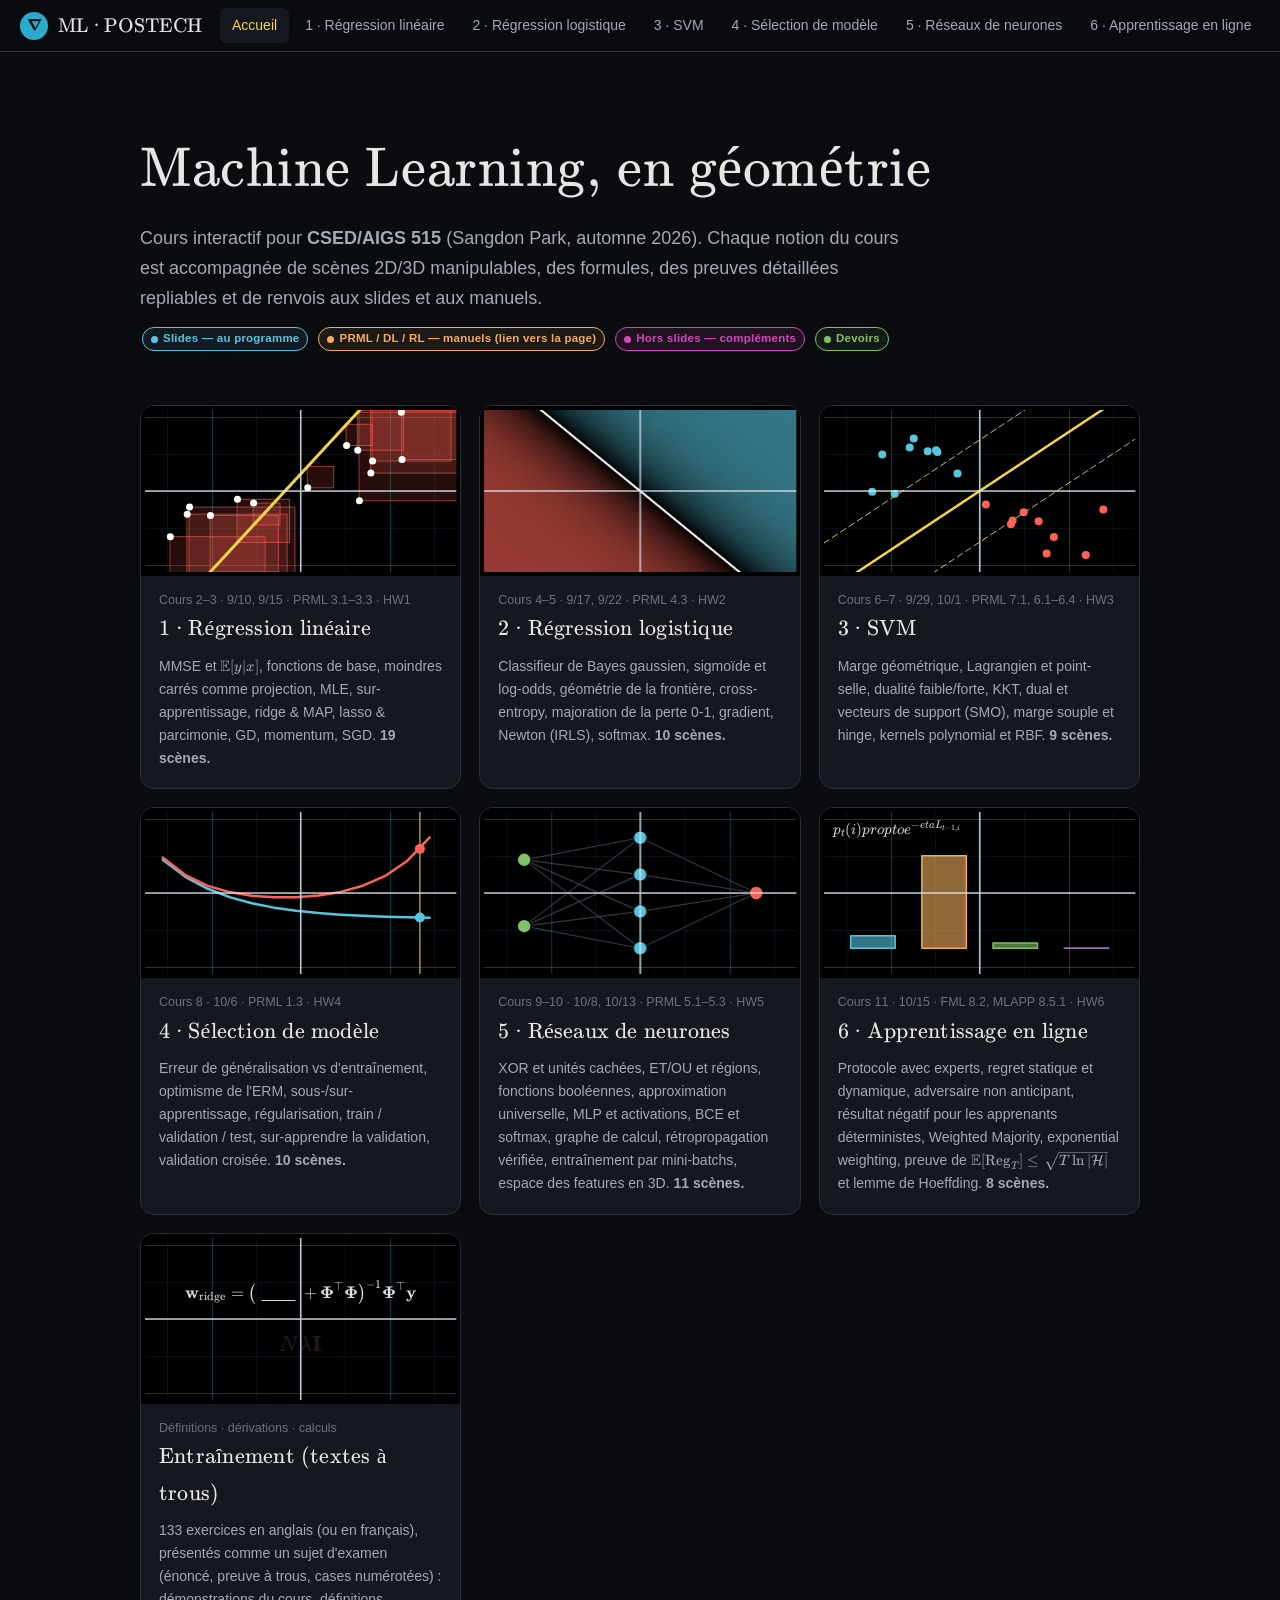
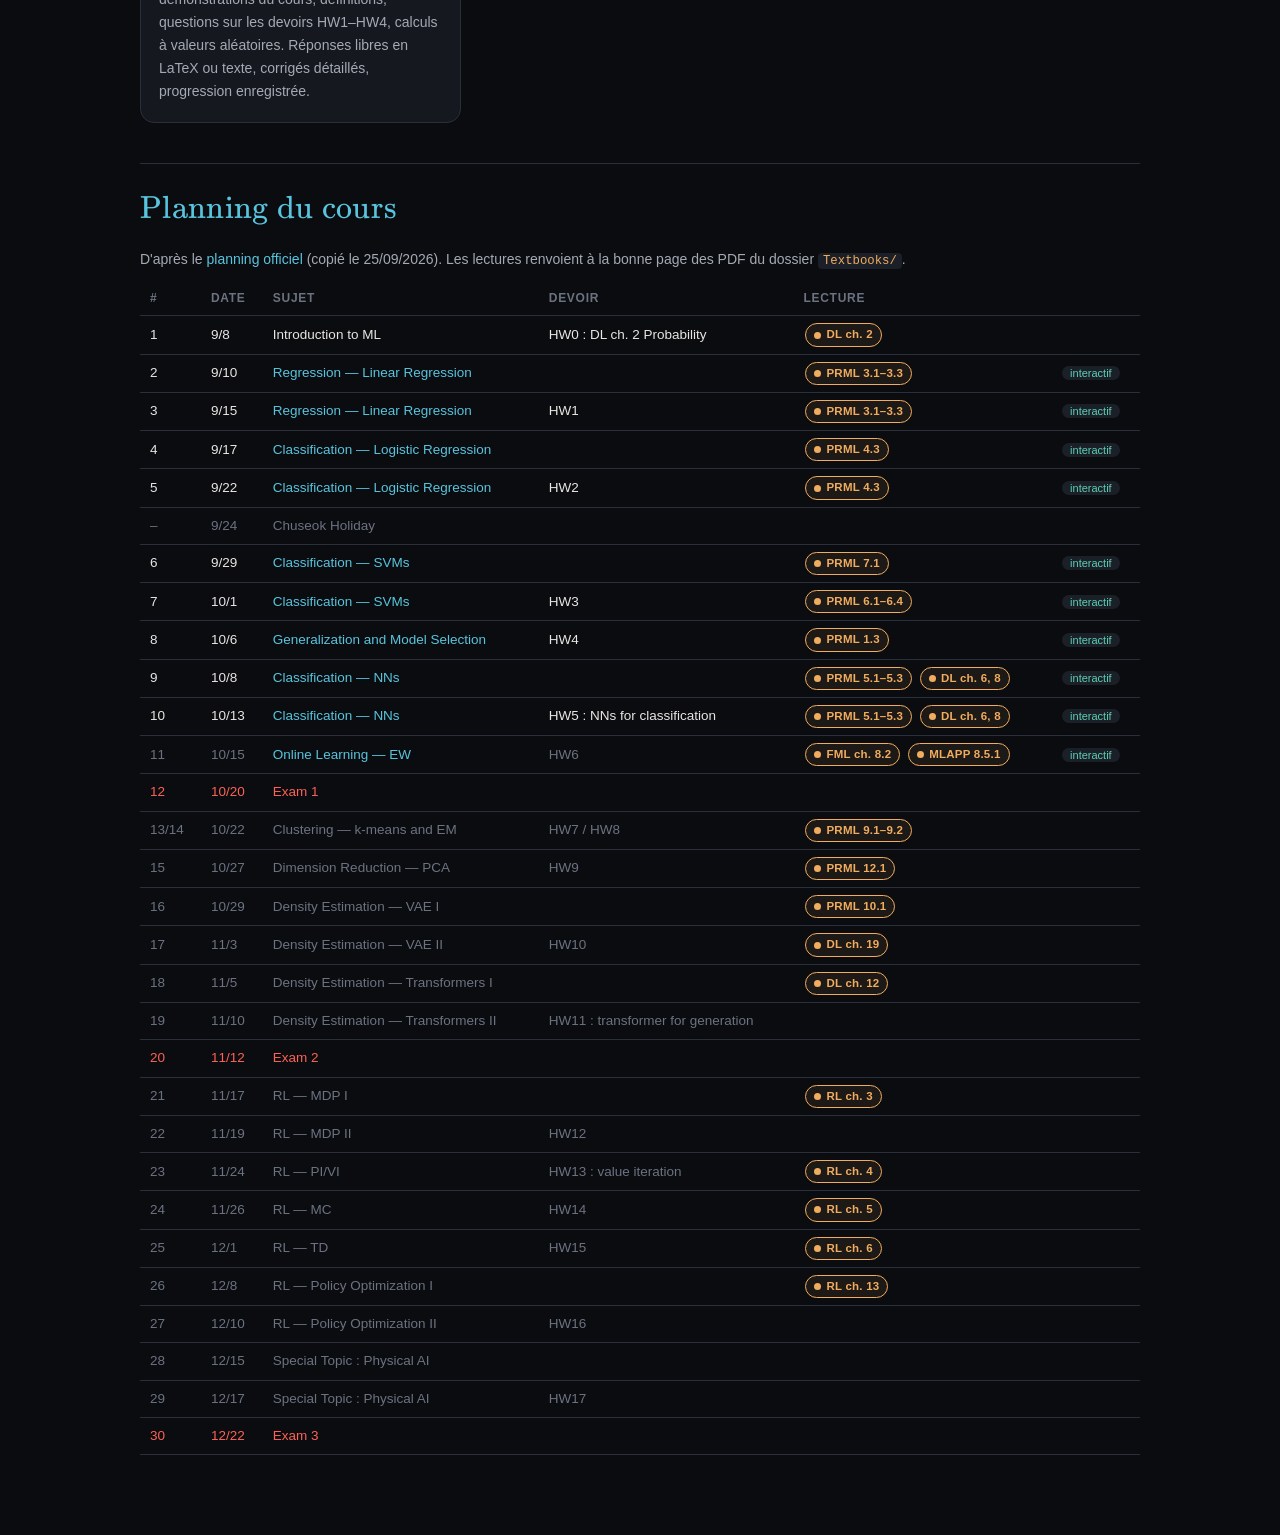
==== index.html @ 54871fa9 "Entraînement : version anglaise de tous les exercices (par défaut), sélecteur EN/FR Co-Authored-By: " ====
<!DOCTYPE html>
<html lang="fr">
<head>
<meta charset="utf-8">
<meta name="viewport" content="width=device-width, initial-scale=1">
<title>Cours interactif — Machine Learning (POSTECH CSED/AIGS 515)</title>
<link rel="stylesheet" href="lib/katex/katex.min.css">
<link rel="stylesheet" href="css/style.css">
</head>
<body>
<header class="topbar">
  <a class="brand" href="index.html"><span class="pi">∇</span>ML · POSTECH</a>
  <nav>
    <a href="index.html" class="active">Accueil</a>
    <a href="linear-regression.html">1 · Régression linéaire</a>
    <a href="logistic-regression.html">2 · Régression logistique</a>
    <a href="svm.html">3 · SVM</a>
    <a href="model-selection.html">4 · Sélection de modèle</a>
    <a href="neural-networks.html">5 · Réseaux de neurones</a>
    <a href="online-learning.html">6 · Apprentissage en ligne</a>
    <a href="exercises.html">Entraînement</a>
    <a class="local-only" href="homework.html">Devoirs</a>
  </nav>
</header>

<section class="home-hero">
  <h1>Machine Learning, en géométrie</h1>
  <p>Cours interactif pour <b>CSED/AIGS 515</b> (Sangdon Park, automne 2026). Chaque notion du cours est accompagnée de scènes 2D/3D manipulables, des formules, des preuves détaillées repliables et de renvois aux slides et aux manuels.</p>
  <div class="sources" style="margin-top:14px">
    <span class="src slides">Slides — au programme</span>
    <span class="src book">PRML / DL / RL — manuels (lien vers la page)</span>
    <span class="src extra">Hors slides — compléments</span>
    <span class="src hw">Devoirs</span>
  </div>
</section>

<div class="cards">
  <a class="card" href="linear-regression.html">
    <canvas data-thumb="lr"></canvas>
    <div class="card-body">
      <div class="meta">Cours 2–3 · 9/10, 9/15 · PRML 3.1–3.3 · HW1</div>
      <h3>1 · Régression linéaire</h3>
      <p>MMSE et $\E[y|x]$, fonctions de base, moindres carrés comme projection, MLE, sur-apprentissage, ridge &amp; MAP, lasso &amp; parcimonie, GD, momentum, SGD. <b>19 scènes.</b></p>
    </div>
  </a>
  <a class="card" href="logistic-regression.html">
    <canvas data-thumb="logreg"></canvas>
    <div class="card-body">
      <div class="meta">Cours 4–5 · 9/17, 9/22 · PRML 4.3 · HW2</div>
      <h3>2 · Régression logistique</h3>
      <p>Classifieur de Bayes gaussien, sigmoïde et log-odds, géométrie de la frontière, cross-entropy, majoration de la perte 0-1, gradient, Newton (IRLS), softmax. <b>10 scènes.</b></p>
    </div>
  </a>
  <a class="card" href="svm.html">
    <canvas data-thumb="svm"></canvas>
    <div class="card-body">
      <div class="meta">Cours 6–7 · 9/29, 10/1 · PRML 7.1, 6.1–6.4 · HW3</div>
      <h3>3 · SVM</h3>
      <p>Marge géométrique, Lagrangien et point-selle, dualité faible/forte, KKT, dual et vecteurs de support (SMO), marge souple et hinge, kernels polynomial et RBF. <b>9 scènes.</b></p>
    </div>
  </a>
  <a class="card" href="model-selection.html">
    <canvas data-thumb="ms"></canvas>
    <div class="card-body">
      <div class="meta">Cours 8 · 10/6 · PRML 1.3 · HW4</div>
      <h3>4 · Sélection de modèle</h3>
      <p>Erreur de généralisation vs d'entraînement, optimisme de l'ERM, sous-/sur-apprentissage, régularisation, train / validation / test, sur-apprendre la validation, validation croisée. <b>10 scènes.</b></p>
    </div>
  </a>
  <a class="card" href="neural-networks.html">
    <canvas data-thumb="nn"></canvas>
    <div class="card-body">
      <div class="meta">Cours 9–10 · 10/8, 10/13 · PRML 5.1–5.3 · HW5</div>
      <h3>5 · Réseaux de neurones</h3>
      <p>XOR et unités cachées, ET/OU et régions, fonctions booléennes, approximation universelle, MLP et activations, BCE et softmax, graphe de calcul, rétropropagation vérifiée, entraînement par mini-batchs, espace des features en 3D. <b>11 scènes.</b></p>
    </div>
  </a>
  <a class="card" href="online-learning.html">
    <canvas data-thumb="ol"></canvas>
    <div class="card-body">
      <div class="meta">Cours 11 · 10/15 · FML 8.2, MLAPP 8.5.1 · HW6</div>
      <h3>6 · Apprentissage en ligne</h3>
      <p>Protocole avec experts, regret statique et dynamique, adversaire non anticipant, résultat négatif pour les apprenants déterministes, Weighted Majority, exponential weighting, preuve de $\E[\mathrm{Reg}_T]\le\sqrt{T\ln|\mathcal H|}$ et lemme de Hoeffding. <b>8 scènes.</b></p>
    </div>
  </a>
  <a class="card" href="exercises.html">
    <canvas data-thumb="quiz"></canvas>
    <div class="card-body">
      <div class="meta">Définitions · dérivations · calculs</div>
      <h3>Entraînement (textes à trous)</h3>
      <p>133 exercices en anglais (ou en français), présentés comme un sujet d'examen (énoncé, preuve à trous, cases numérotées) : démonstrations du cours, définitions, questions sur les devoirs HW1–HW4, calculs à valeurs aléatoires. Réponses libres en LaTeX ou texte, corrigés détaillés, progression enregistrée.</p>
    </div>
  </a>
  <a class="card local-only" href="homework.html">
    <canvas data-thumb="hw"></canvas>
    <div class="card-body">
      <div class="meta">HW4 à rendre le 17/10 · corrigés HW1 à HW4</div>
      <h3>Devoirs maison</h3>
      <p>Énoncés reformulés, indices progressifs, corrigés détaillés et expériences du HW1, Newton du HW2, SVM du HW3 et validation croisée du HW4 reproduits dans le navigateur, énoncés et corrigés en français ou en anglais.</p>
    </div>
  </a>
</div>

<section class="schedule">
  <h2 style="margin-top:40px">Planning du cours</h2>
  <p class="c-dim" style="font-size:14px">D'après le <a href="https://docs.google.com/spreadsheets/d/e/2PACX-1vRd2A8bm0avoKXjcekoCtg7jxSTh-tk06fMr0_GcsDDKYLHdYKkp8S_YkyZYuKYgJbq_KQx-oe-I5KR/pubhtml" target="_blank">planning officiel</a> (copié le 25/09/2026). Les lectures renvoient à la bonne page des PDF du dossier <code>Textbooks/</code>.</p>
  <table><thead><tr><th>#</th><th>Date</th><th>Sujet</th><th>Devoir</th><th>Lecture</th><th></th></tr></thead><tbody id="sched"></tbody></table>
</section>

<script src="lib/katex/katex.min.js"></script>
<script src="lib/katex/contrib/auto-render.min.js"></script>
<script src="js/core/math.js"></script>
<script src="js/core/plot2d.js"></script>
<script src="js/core/ui.js"></script>
<script>
(function () {
  const M = ML.math, C = M.C;
  ML.renderMath(document.body);
  // ---------- planning ----------
  const PRML = '../Textbooks/Pattern%20Recognition%20and%20Machine%20Learning.pdf#page=', MLAPP = '../Textbooks/Machine%20Learning%20-%20A%20Probabilistic%20Perspective.pdf#page=', DL = '../Textbooks/Deep%20Learning%20-%20Foundations%20and%20Concepts.pdf#page=', RL = '../Textbooks/Reinforcement%20Learning-%20An%20Introduction.pdf';
  const rows = [
    ['1', '9/8', 'Introduction to ML', 'HW0 : DL ch. 2 Probability', [['DL ch. 2', DL + 43]], 'done'],
    ['2', '9/10', 'Regression — Linear Regression', '', [['PRML 3.1–3.3', PRML + 158]], 'done', 'linear-regression.html'],
    ['3', '9/15', 'Regression — Linear Regression', 'HW1', [['PRML 3.1–3.3', PRML + 158]], 'done', 'linear-regression.html'],
    ['4', '9/17', 'Classification — Logistic Regression', '', [['PRML 4.3', PRML + 223]], 'done', 'logistic-regression.html'],
    ['5', '9/22', 'Classification — Logistic Regression', 'HW2', [['PRML 4.3', PRML + 223]], 'done', 'logistic-regression.html'],
    ['–', '9/24', 'Chuseok Holiday', '', [], 'todo'],
    ['6', '9/29', 'Classification — SVMs', '', [['PRML 7.1', PRML + 346]], 'done', 'svm.html'],
    ['7', '10/1', 'Classification — SVMs', 'HW3', [['PRML 6.1–6.4', PRML + 313]], 'done', 'svm.html'],
    ['8', '10/6', 'Generalization and Model Selection', 'HW4', [['PRML 1.3', PRML + 52]], 'done', 'model-selection.html'],
    ['9', '10/8', 'Classification — NNs', '', [['PRML 5.1–5.3', PRML + 247], ['DL ch. 6, 8', DL + 189]], 'done', 'neural-networks.html'],
    ['10', '10/13', 'Classification — NNs', 'HW5 : NNs for classification', [['PRML 5.1–5.3', PRML + 247], ['DL ch. 6, 8', DL + 189]], 'done', 'neural-networks.html'],
    ['11', '10/15', 'Online Learning — EW', 'HW6', [['FML ch. 8.2', null], ['MLAPP 8.5.1', MLAPP + 293]], 'todo', 'online-learning.html'],
    ['12', '10/20', 'Exam 1', '', [], 'exam'],
    ['13/14', '10/22', 'Clustering — k-means and EM', 'HW7 / HW8', [['PRML 9.1–9.2', PRML + 444]], 'todo'],
    ['15', '10/27', 'Dimension Reduction — PCA', 'HW9', [['PRML 12.1', PRML + 581]], 'todo'],
    ['16', '10/29', 'Density Estimation — VAE I', '', [['PRML 10.1', PRML + 482]], 'todo'],
    ['17', '11/3', 'Density Estimation — VAE II', 'HW10', [['DL ch. 19', null]], 'todo'],
    ['18', '11/5', 'Density Estimation — Transformers I', '', [['DL ch. 12', null]], 'todo'],
    ['19', '11/10', 'Density Estimation — Transformers II', 'HW11 : transformer for generation', [], 'todo'],
    ['20', '11/12', 'Exam 2', '', [], 'exam'],
    ['21', '11/17', 'RL — MDP I', '', [['RL ch. 3', RL]], 'todo'],
    ['22', '11/19', 'RL — MDP II', 'HW12', [], 'todo'],
    ['23', '11/24', 'RL — PI/VI', 'HW13 : value iteration', [['RL ch. 4', RL]], 'todo'],
    ['24', '11/26', 'RL — MC', 'HW14', [['RL ch. 5', RL]], 'todo'],
    ['25', '12/1', 'RL — TD', 'HW15', [['RL ch. 6', RL]], 'todo'],
    ['26', '12/8', 'RL — Policy Optimization I', '', [['RL ch. 13', RL]], 'todo'],
    ['27', '12/10', 'RL — Policy Optimization II', 'HW16', [], 'todo'],
    ['28', '12/15', 'Special Topic : Physical AI', '', [], 'todo'],
    ['29', '12/17', 'Special Topic : Physical AI', 'HW17', [], 'todo'],
    ['30', '12/22', 'Exam 3', '', [], 'exam'],
  ];
  const tb = document.getElementById('sched');
  for (const [id, d, topic, hw, reads, cls, page] of rows) {
    const tr = document.createElement('tr'); tr.className = cls;
    tr.innerHTML = `<td>${id}</td><td>${d}</td><td>${page ? `<a href="${page}">${topic}</a>` : topic}</td><td>${hw}</td><td>${reads.map(([t, u]) => u ? `<a class="src book" href="${u}" target="_blank">${t}</a>` : `<span class="src book">${t}</span>`).join(' ')}</td><td>${page ? '<span class="pill">interactif</span>' : ''}</td>`;
    tb.appendChild(tr);
  }
  // ---------- vignettes animées ----------
  const thumbs = {
    lr: (p, t) => {
      const R = M.rng(3), pts = M.range(14).map(() => { const x = R.uniform(-3, 3); return [x, 0.5 * x + 0.3 + 0.5 * R.n()]; });
      const w = M.ridge(pts.map(q => [q[0], 1]), pts.map(q => q[1]), 0), a = w[0] + 0.9 * Math.sin(t * 0.8), b = w[1] + 0.6 * Math.cos(t * 0.6);
      pts.forEach(([x, y]) => { const r = y - (a * x + b); p.rect(x, a * x + b, x + Math.abs(r), y, { color: C.red, width: 1, fill: C.red, fillAlpha: 0.15, alpha: 0.6 }); });
      p.fn(x => a * x + b, { color: C.yellow, width: 3 });
      pts.forEach(([x, y]) => p.point(x, y, { color: '#fff', r: 3.5 }));
    },
    logreg: (p, t) => {
      p.heatmap((x, y) => M.sigmoid(1.6 * (Math.cos(t * 0.4) * x + Math.sin(t * 0.4) * y)), v => M.divRgb(2 * v - 1).map(c => c * 0.6), { res: 5 });
      p.fn(x => -Math.cos(t * 0.4) / Math.sin(t * 0.4) * x, { color: '#fff', width: 2 });
    },
    svm: (p, t) => {
      const R = M.rng(8), A = M.range(9).map(() => [R.normal(-1.6, 0.6), R.normal(0.8, 0.6)]), B = M.range(9).map(() => [R.normal(1.6, 0.6), R.normal(-0.8, 0.6)]);
      const m = 0.9 + 0.2 * Math.sin(t);
      [-m, 0, m].forEach((o, i) => p.fn(x => 0.8 * x + o * 1.28, { color: i === 1 ? C.yellow : C.yellow, width: i === 1 ? 2.5 : 1, dash: i === 1 ? [] : [6, 4] }));
      A.forEach(q => p.point(q[0], q[1], { color: C.blue, r: 4 })); B.forEach(q => p.point(q[0], q[1], { color: C.red, r: 4 }));
    },
    ms: (p, t) => {
      const lo = -2.2, hi = 1.6, X = d => -3.1 + d * 0.5, cl = v => Math.max(lo, Math.min(hi, v));
      const tr = d => 0.9 - 1.6 * (1 - Math.exp(-d / 3)), ge = d => 0.95 - 1.3 * (1 - Math.exp(-d / 2.2)) + 0.012 * Math.exp(0.42 * d);
      p.polyline(M.range(13).map(d => [X(d), cl(tr(d))]), { color: C.blue, width: 2.5 });
      p.polyline(M.range(13).map(d => [X(d), cl(ge(d))]), { color: C.red, width: 2.5 });
      const d = 6 + 6 * Math.sin(t * 0.6);
      p.vline(X(d), { color: C.yellow, width: 1.5, alpha: 0.7 });
      p.point(X(d), cl(ge(d)), { color: C.red, r: 5 }); p.point(X(d), cl(tr(d)), { color: C.blue, r: 5 });
    },
    nn: (p, t) => {
      const L = [[-2.6, [-0.9, 0.9]], [0, [-1.5, -0.5, 0.5, 1.5]], [2.6, [0]]];
      for (let l = 0; l < 2; l++) for (const a of L[l][1]) for (const b of L[l + 1][1]) {
        const ph = (t * 1.2 - l) % 3, on = ph > 0 && ph < 1;
        p.seg(L[l][0], a, L[l + 1][0], b, { color: on ? C.yellow : '#3d4a55', width: on ? 2 : 1.2, alpha: on ? 0.9 : 0.8 });
      }
      L.forEach(([x, ys], l) => ys.forEach(y => p.point(x, y, { color: l === 1 ? C.blue : l === 0 ? C.green : C.red, r: 7, stroke: '#000' })));
    },
    ol: (p, t) => {
      const K = 4, L = [0, 0, 0, 0];
      // pertes cumulées qui évoluent : le meilleur expert change au cours du temps
      const ph = (t * 0.5) % 4, best = Math.floor(ph);
      for (let i = 0; i < K; i++) L[i] = 2.2 * Math.abs(i - ph) + (i === best ? 0 : 0.6);
      const e = L.map(v => Math.exp(-1.3 * v)), Z = e.reduce((a, b) => a + b, 0), cols = [C.blue, C.gold, C.green, C.purple];
      e.forEach((v, i) => { const x = -2.4 + i * 1.6, h = 3 * v / Z; p.rect(x - 0.5, -1.5, x + 0.5, -1.5 + h, { color: cols[i], fill: cols[i], fillAlpha: 0.6, width: 1.5 }); });
      p.tex('ol', -3.3, 1.75, 'p_t(i)\propto e^{-\eta L_{t-1,i}}', { color: '#ddd', anchor: 'left', size: 15 });
    },
    hw: (p, t) => {
      const w = [0.1, 11.8, -33.5, 21.9]; // cubique proche de sin 2πx sur [0,1], remis à l'échelle
      p.fn(x => Math.sin(Math.PI * (x + 3.5) / 3.5) * 1.6, { color: C.green, width: 2 });
      const k = 0.5 + 0.5 * Math.sin(t);
      p.fn(x => { const u = (x + 3.5) / 7; return 1.6 * (w[0] + w[1] * u + w[2] * u * u + w[3] * u ** 3) * (0.3 + 0.7 * k); }, { color: C.yellow, width: 3 });
      p.tex('hw', -3.3, 1.8, '\\text{HW1 – HW4}', { color: '#ddd', anchor: 'left', size: 16 });
    },
    quiz: (p, t) => {
      p.tex('q', 0, 0.7, '\\bw_{\\text{ridge}} = \\big(\\;\\underline{\\qquad}\\; + \\bPhi\\T\\bPhi\\big)^{-1}\\bPhi\\T\\by', { color: '#ddd', size: 17 });
      p.tex('a', 0, -0.7, 'N\\lambda\\mathbf I', { color: C.yellow, size: 22, alpha: 0.5 + 0.5 * Math.sin(t * 2) });
    },
  };
  document.querySelectorAll('canvas[data-thumb]').forEach(cv => {
    const host = document.createElement('div'); host.style.cssText = 'position:relative;height:170px;background:#000';
    cv.replaceWith(host);
    const P = new ML.Plot2D(host, { xlim: [-3.5, 3.5], ylim: [-2.2, 2.2], ticks: false, pad: [4, 4, 4, 4] });
    const fn = thumbs[cv.dataset.thumb]; let t = 0;
    P.onDraw = p => fn(p, t);
    ML.loop(dt => { t += dt; P.request(); });
  });
})();
</script>
</body>
</html>
---- css/style.css ----
/* ==========================================================================
   Cours-Interactif — thème « 3Blue1Brown »
   Palette inspirée de manim : fond quasi noir, couleurs vives et saturées.
   ========================================================================== */
:root {
  --bg: #0b0c10;
  --bg-2: #111318;
  --panel: #15181f;
  --panel-2: #1b1f28;
  --line: #2a2f3b;
  --line-2: #3a4152;
  --text: #e8e6e3;
  --text-dim: #a4a9b4;
  --text-faint: #6b7280;

  /* couleurs manim */
  --blue: #58c4dd;
  --blue-d: #29abca;
  --teal: #5cd0b3;
  --green: #83c167;
  --yellow: #ffff00;
  --yellow-s: #f4d345;
  --gold: #f0ac5f;
  --red: #fc6255;
  --maroon: #c55f73;
  --purple: #9a72ac;
  --pink: #d147bd;
  --grey: #888888;

  /* sources */
  --src-slides: #58c4dd;
  --src-book: #f0ac5f;
  --src-extra: #d147bd;
  --src-hw: #83c167;

  --radius: 10px;
  --sidebar-w: 270px;
  --content-w: 1120px;
  --font-ui: -apple-system, BlinkMacSystemFont, "SF Pro Text", "Segoe UI", Roboto, sans-serif;
  --font-serif: "KaTeX_Main", "Latin Modern Roman", "CMU Serif", Georgia, serif;
  --font-mono: "SF Mono", Menlo, Consolas, monospace;
}

* { box-sizing: border-box; }
html { scroll-behavior: smooth; }
body {
  margin: 0;
  background: var(--bg);
  color: var(--text);
  font-family: var(--font-ui);
  font-size: 16px;
  line-height: 1.65;
  -webkit-font-smoothing: antialiased;
}
a { color: var(--blue); text-decoration: none; }
a:hover { text-decoration: underline; }
::selection { background: rgba(88, 196, 221, 0.35); }

/* ---------- barre du haut ---------- */
.topbar {
  position: sticky; top: 0; z-index: 50;
  display: flex; align-items: center; gap: 18px;
  height: 52px; padding: 0 20px;
  background: rgba(11, 12, 16, 0.88);
  backdrop-filter: blur(10px);
  border-bottom: 1px solid var(--line);
}
.topbar .brand {
  font-family: var(--font-serif); font-size: 20px; color: var(--text);
  display: flex; align-items: center; gap: 10px; white-space: nowrap;
}
.topbar .brand .pi {
  display: inline-grid; place-items: center;
  width: 28px; height: 28px; border-radius: 50%;
  background: var(--blue-d); color: #0b0c10; font-weight: 700; font-size: 16px;
}
.topbar nav { display: flex; gap: 4px; overflow-x: auto; }
.topbar nav a {
  padding: 6px 12px; border-radius: 6px; color: var(--text-dim); font-size: 14px; white-space: nowrap;
}
.topbar nav a:hover { background: var(--panel-2); color: var(--text); text-decoration: none; }
.topbar nav a.active { color: var(--yellow-s); background: var(--panel); }
.topbar nav a.soon { opacity: 0.45; pointer-events: none; }
.topbar .spacer { flex: 1; }
.topbar .legend-btn { font-size: 13px; color: var(--text-dim); cursor: pointer; }

/* ---------- mise en page chapitre ---------- */
.layout { display: flex; }
.sidebar {
  position: sticky; top: 52px; align-self: flex-start;
  width: var(--sidebar-w); height: calc(100vh - 52px); overflow-y: auto;
  padding: 22px 14px 40px 20px;
  border-right: 1px solid var(--line);
  font-size: 13.5px;
}
.sidebar h4 { margin: 0 0 10px; font-size: 11px; letter-spacing: .12em; text-transform: uppercase; color: var(--text-faint); }
.sidebar a { display: block; padding: 4px 8px; border-radius: 5px; color: var(--text-dim); line-height: 1.35; }
.sidebar a.l2 { padding-left: 22px; font-size: 12.5px; color: var(--text-faint); }
.sidebar a:hover { background: var(--panel); text-decoration: none; color: var(--text); }
.sidebar a.current { color: var(--yellow-s); background: var(--panel); }
.sidebar .legend { margin-top: 26px; padding-top: 14px; border-top: 1px solid var(--line); }
.sidebar .legend div { display: flex; align-items: center; gap: 8px; margin: 6px 0; color: var(--text-dim); font-size: 12.5px; }

main.content { flex: 1; min-width: 0; padding: 30px 40px 120px; }
.content-inner { max-width: var(--content-w); margin: 0 auto; }

h1, h2, h3 { font-family: var(--font-serif); font-weight: 400; letter-spacing: .01em; }
h1 { font-size: 44px; margin: 10px 0 6px; color: var(--text); }
h1 .sub { display: block; font-size: 20px; color: var(--text-dim); margin-top: 6px; }
h2 {
  font-size: 32px; margin: 80px 0 14px; padding-top: 18px; color: var(--blue);
  border-top: 1px solid var(--line); scroll-margin-top: 70px;
}
h2 .num { color: var(--text-faint); margin-right: 12px; }
h3 { font-size: 23px; margin: 44px 0 10px; color: var(--yellow-s); scroll-margin-top: 70px; }
h4 { font-size: 16px; margin: 26px 0 8px; color: var(--teal); }
p { margin: 10px 0; }
strong { color: #fff; }
em { color: var(--text); }
ul, ol { padding-left: 22px; }
li { margin: 4px 0; }
code { font-family: var(--font-mono); font-size: 0.88em; background: var(--panel-2); padding: 1px 5px; border-radius: 4px; color: var(--gold); }
hr { border: 0; border-top: 1px solid var(--line); margin: 30px 0; }

.c-blue { color: var(--blue); } .c-teal { color: var(--teal); } .c-green { color: var(--green); }
.c-yellow { color: var(--yellow-s); } .c-gold { color: var(--gold); } .c-red { color: var(--red); }
.c-maroon { color: var(--maroon); } .c-purple { color: var(--purple); } .c-pink { color: var(--pink); }
.c-dim { color: var(--text-dim); }

/* ---------- badges de source ---------- */
.src {
  display: inline-flex; align-items: center; gap: 5px;
  font-family: var(--font-ui); font-size: 11.5px; font-weight: 600; letter-spacing: .02em;
  padding: 2px 8px; border-radius: 999px; vertical-align: middle; margin: 0 2px;
  border: 1px solid currentColor; white-space: nowrap; line-height: 1.5;
}
.src::before { content: ""; width: 7px; height: 7px; border-radius: 50%; background: currentColor; }
.src.slides { color: var(--src-slides); background: rgba(88,196,221,.08); }
.src.book { color: var(--src-book); background: rgba(240,172,95,.08); }
.src.extra { color: var(--src-extra); background: rgba(209,71,189,.10); }
.src.hw { color: var(--src-hw); background: rgba(131,193,103,.08); }
a.src:hover { text-decoration: none; filter: brightness(1.25); }
.sources { margin: -4px 0 14px; display: flex; flex-wrap: wrap; gap: 6px; }

/* bloc entièrement hors slides */
.extra-block {
  border-left: 3px solid var(--src-extra);
  background: linear-gradient(90deg, rgba(209,71,189,.07), transparent 60%);
  padding: 4px 0 4px 18px; margin: 18px 0;
}

/* ---------- encadrés ---------- */
.box {
  background: var(--panel); border: 1px solid var(--line); border-radius: var(--radius);
  padding: 14px 20px; margin: 18px 0; position: relative;
}
.box > .box-title {
  font-size: 12px; font-weight: 700; letter-spacing: .1em; text-transform: uppercase; margin-bottom: 6px;
}
.box.def { border-left: 3px solid var(--blue); } .box.def > .box-title { color: var(--blue); }
.box.thm { border-left: 3px solid var(--yellow-s); } .box.thm > .box-title { color: var(--yellow-s); }
.box.intu { border-left: 3px solid var(--green); } .box.intu > .box-title { color: var(--green); }
.box.warn { border-left: 3px solid var(--red); } .box.warn > .box-title { color: var(--red); }
.box.q { border-left: 3px solid var(--purple); } .box.q > .box-title { color: var(--purple); }
.box.hw { border-left: 3px solid var(--src-hw); } .box.hw > .box-title { color: var(--src-hw); }

/* ---------- preuves repliables ---------- */
details.proof {
  margin: 14px 0; border: 1px solid var(--line); border-radius: var(--radius);
  background: var(--bg-2); overflow: hidden;
}
details.proof > summary {
  cursor: pointer; list-style: none; padding: 10px 16px; user-select: none;
  display: flex; align-items: center; gap: 10px; color: var(--gold); font-weight: 600; font-size: 14.5px;
}
details.proof > summary::-webkit-details-marker { display: none; }
details.proof > summary::before {
  content: "▸"; display: inline-block; transition: transform .2s; color: var(--gold);
}
details.proof[open] > summary::before { transform: rotate(90deg); }
details.proof > summary .hint { margin-left: auto; font-weight: 400; font-size: 12px; color: var(--text-faint); }
details.proof > .proof-body { padding: 4px 22px 16px; border-top: 1px solid var(--line); }
.proof-body .step { margin: 12px 0; padding-left: 14px; border-left: 2px solid var(--line-2); }
.proof-body .step .why { color: var(--text-faint); font-size: 13.5px; }
.proof-body .qed { text-align: right; color: var(--text-faint); }
.proof-controls { display: flex; gap: 8px; margin: 10px 0 0; }
.proof-body.stepped .step { display: none; }
.proof-body.stepped .step.shown { display: block; animation: fadein .35s ease; }
@keyframes fadein { from { opacity: 0; transform: translateY(4px); } to { opacity: 1; transform: none; } }

/* ---------- équations ---------- */
.katex { font-size: 1.08em; }
.katex-display { margin: 14px 0; overflow-x: auto; overflow-y: hidden; padding: 4px 0; }
.eq-card {
  background: var(--panel); border-radius: var(--radius); padding: 6px 18px; margin: 14px 0;
  border: 1px solid var(--line);
}

/* ---------- widgets / scènes ---------- */
.widget {
  margin: 22px 0 26px; border: 1px solid var(--line); border-radius: 14px;
  background: #000; overflow: hidden;
}
.widget-head {
  display: flex; align-items: center; gap: 10px;
  padding: 9px 14px; border-bottom: 1px solid var(--line); background: var(--bg-2);
  font-size: 13px; color: var(--text-dim);
}
.widget-head .w-title { color: var(--text); font-weight: 600; }
.widget-head .w-tag {
  font-size: 10.5px; font-weight: 700; letter-spacing: .08em; padding: 1px 7px; border-radius: 4px;
  background: var(--panel-2); color: var(--teal);
}
.widget-head .w-tag.d3 { color: var(--pink); }
.widget-head .spacer { flex: 1; }
.widget-body { display: flex; flex-wrap: wrap; }
.widget-views { flex: 1 1 520px; min-width: 0; display: flex; flex-wrap: wrap; }
.view { position: relative; flex: 1 1 320px; min-width: 0; height: 420px; border-right: 1px solid #111; }
.view:last-child { border-right: 0; }
.view.tall { height: 520px; }
.view.short { height: 300px; }
.view canvas { display: block; width: 100%; height: 100%; touch-action: none; }
.view .view-label {
  position: absolute; top: 8px; left: 10px; font-size: 12px; color: var(--text-faint);
  pointer-events: none; font-family: var(--font-ui); z-index: 3;
}
.view .view-hint {
  position: absolute; bottom: 6px; right: 10px; font-size: 11px; color: var(--text-faint);
  pointer-events: none; z-index: 3;
}
.overlay { position: absolute; inset: 0; pointer-events: none; overflow: hidden; z-index: 2; }
.overlay .lbl {
  position: absolute; transform: translate(-50%, -50%); white-space: nowrap;
  font-size: 14px; text-shadow: 0 0 4px #000, 0 0 8px #000;
}
.overlay .lbl .katex { font-size: 1em; }

.controls {
  flex: 0 0 280px; padding: 14px 16px; background: var(--bg-2); border-left: 1px solid var(--line);
  display: flex; flex-direction: column; gap: 11px; font-size: 13px; max-height: 620px; overflow-y: auto;
}
.controls.wide { flex-basis: 100%; border-left: 0; border-top: 1px solid var(--line); flex-direction: row; flex-wrap: wrap; max-height: none; }
.controls.wide .ctl { flex: 1 1 220px; }
.ctl label { display: flex; justify-content: space-between; align-items: baseline; gap: 8px; color: var(--text-dim); }
.ctl label .val { font-family: var(--font-mono); color: var(--yellow-s); font-size: 12.5px; }
.ctl input[type=range] { width: 100%; accent-color: var(--blue); margin: 4px 0 0; }
.ctl select {
  width: 100%; background: var(--panel-2); color: var(--text); border: 1px solid var(--line-2);
  border-radius: 6px; padding: 5px 8px; font-size: 13px; margin-top: 4px;
}
.ctl.check label { justify-content: flex-start; cursor: pointer; }
.ctl.check input { accent-color: var(--teal); }
.btn-row { display: flex; flex-wrap: wrap; gap: 6px; }
.btn {
  background: var(--panel-2); color: var(--text); border: 1px solid var(--line-2); border-radius: 6px;
  padding: 5px 11px; font-size: 12.5px; cursor: pointer; font-family: var(--font-ui);
}
.btn:hover { border-color: var(--blue); color: #fff; }
.btn.primary { background: var(--blue-d); border-color: var(--blue-d); color: #041016; font-weight: 600; }
.btn.primary:hover { filter: brightness(1.1); }
.btn.on { border-color: var(--yellow-s); color: var(--yellow-s); }
.readout {
  background: #000; border: 1px solid var(--line); border-radius: 8px; padding: 8px 10px;
  font-size: 13px; line-height: 1.55; color: var(--text-dim);
}
.readout .k { color: var(--text-faint); }
.readout b { color: var(--yellow-s); font-weight: 500; font-family: var(--font-mono); }
.ctl-sep { border-top: 1px solid var(--line); margin: 2px 0; }
.ctl-title { font-size: 11px; text-transform: uppercase; letter-spacing: .1em; color: var(--text-faint); }
.widget-foot {
  padding: 9px 14px; border-top: 1px solid var(--line); background: var(--bg-2);
  font-size: 13px; color: var(--text-dim);
}
.widget-foot .katex { font-size: 1em; }

/* légende colorée dans les widgets */
.key { display: inline-flex; align-items: center; gap: 6px; margin-right: 12px; }
.key i { width: 14px; height: 3px; border-radius: 2px; display: inline-block; }
.key i.dot { width: 9px; height: 9px; border-radius: 50%; }

/* ---------- accueil ---------- */
.home-hero { max-width: 1060px; margin: 0 auto; padding: 60px 30px 20px; }
.home-hero h1 { font-size: 56px; }
.home-hero p { color: var(--text-dim); font-size: 18px; max-width: 760px; }
.cards { max-width: 1060px; margin: 20px auto; padding: 0 30px; display: grid; grid-template-columns: repeat(auto-fill, minmax(300px, 1fr)); gap: 18px; }
.card {
  display: block; background: var(--panel); border: 1px solid var(--line); border-radius: 14px;
  overflow: hidden; color: var(--text); transition: transform .15s, border-color .15s;
}
.card:hover { transform: translateY(-3px); border-color: var(--blue); text-decoration: none; }
.card.soon { opacity: .5; pointer-events: none; }
.card canvas { display: block; width: 100%; height: 170px; background: #000; }
.card .card-body { padding: 14px 18px 18px; }
.card h3 { margin: 0 0 4px; font-size: 22px; color: var(--text); }
.card .meta { font-size: 12.5px; color: var(--text-faint); }
.card p { font-size: 14px; color: var(--text-dim); margin: 8px 0 0; }
.schedule { max-width: 1060px; margin: 40px auto 80px; padding: 0 30px; }
.schedule table { width: 100%; border-collapse: collapse; font-size: 13.5px; }
.schedule th, .schedule td { text-align: left; padding: 7px 10px; border-bottom: 1px solid var(--line); }
.schedule th { color: var(--text-faint); font-weight: 600; font-size: 12px; text-transform: uppercase; letter-spacing: .06em; }
.schedule tr.done td { color: var(--text); }
.schedule tr.todo td { color: var(--text-faint); }
.schedule tr.exam td { color: var(--red); }
.pill { font-size: 11px; padding: 1px 8px; border-radius: 999px; background: var(--panel-2); color: var(--teal); }

@media (max-width: 1100px) {
  .sidebar { display: none; }
  main.content { padding: 24px 18px 100px; }
  .controls { flex-basis: 100%; border-left: 0; border-top: 1px solid var(--line); max-height: none; }
}
.sidebar a .num { color: var(--text-faint); margin-right: 6px; }
.sidebar a .katex { font-size: 1em; }

/* ---------- « Les objets en jeu » : glossaire détaillé des symboles ---------- */
details.objs {
  margin: 10px 0 18px; border: 1px solid var(--line); border-left: 3px solid var(--teal);
  border-radius: var(--radius); background: rgba(92, 208, 179, 0.035);
}
details.objs > summary {
  cursor: pointer; list-style: none; padding: 8px 14px; font-size: 12px; font-weight: 700;
  letter-spacing: .1em; text-transform: uppercase; color: var(--teal); user-select: none;
}
details.objs > summary::-webkit-details-marker { display: none; }
details.objs > summary::before { content: "▸ "; display: inline-block; transition: transform .2s; }
details.objs[open] > summary::before { transform: rotate(90deg); }
details.objs dl {
  display: grid; grid-template-columns: minmax(110px, max-content) 1fr; gap: 9px 18px;
  margin: 0; padding: 4px 18px 14px;
}
details.objs dt { color: var(--yellow-s); text-align: right; padding-top: 1px; }
details.objs dd { margin: 0; color: var(--text-dim); font-size: 14.5px; line-height: 1.55; }
details.objs dd b { color: var(--text); }
details.objs .ty {
  display: inline-block; font-size: 11px; font-family: var(--font-mono); color: var(--teal);
  background: var(--panel-2); padding: 0 6px; border-radius: 4px; margin-right: 6px; vertical-align: 1px;
}
details.objs .ty .katex { font-size: 1em; }
@media (max-width: 700px) { details.objs dl { grid-template-columns: 1fr; } details.objs dt { text-align: left; } }

/* ---------- page d'entraînement ---------- */
.ex-page { max-width: 1000px; margin: 0 auto; padding: 30px 24px 120px; }
.ex-toolbar { position: sticky; top: 52px; z-index: 20; background: rgba(11,12,16,.92); backdrop-filter: blur(8px); padding: 10px 0; border-bottom: 1px solid var(--line); display: flex; flex-wrap: wrap; gap: 8px 16px; align-items: center; font-size: 13px; }
.ex-toolbar .grp { display: flex; gap: 4px; align-items: center; }
.ex-toolbar .grp > span { color: var(--text-faint); margin-right: 4px; }
#ex-count { color: var(--text-dim); }
#ex-score { margin-left: auto; color: var(--text-dim); }
.ex-card { background: var(--panel); border: 1px solid var(--line); border-radius: 14px; padding: 16px 20px; margin: 18px 0; }
.ex-head { display: flex; align-items: center; gap: 10px; flex-wrap: wrap; margin-bottom: 8px; }
.ex-num { display: inline-grid; place-items: center; min-width: 26px; height: 26px; border-radius: 50%; background: var(--panel-2); color: var(--yellow-s); font-weight: 700; font-size: 13px; }
.ex-title { font-family: var(--font-serif); font-size: 19px; color: var(--text); }
.ex-head .spacer { flex: 1; }
.ex-type { font-size: 11.5px; font-weight: 600; letter-spacing: .04em; }
.ex-body { color: var(--text); }
.ex-body .katex-display { margin: 10px 0; }
.blank-lbl { display: inline-block; border: 1.5px solid var(--yellow-s); color: var(--yellow-s); border-radius: 4px; padding: 0 6px; font-weight: 700; font-size: .9em; }
.blank-fill { display: inline-block; border: 1.5px solid var(--green); color: var(--green); border-radius: 4px; padding: 0 6px; }
.ex-inputs { display: flex; flex-direction: column; gap: 8px; margin: 12px 0; }
.ex-row { display: flex; align-items: center; gap: 10px; flex-wrap: wrap; padding: 6px 10px; border-radius: 8px; background: #000; border: 1px solid var(--line); }
.ex-row.ok { border-color: var(--green); } .ex-row.ko { border-color: var(--red); }
.ex-lab { color: var(--yellow-s); font-weight: 700; min-width: 28px; }
.ex-in { flex: 1 1 260px; background: var(--panel-2); border: 1px solid var(--line-2); border-radius: 6px; color: var(--text); padding: 6px 10px; font-family: var(--font-mono); font-size: 13.5px; }
.ex-in:focus { outline: none; border-color: var(--blue); }
.ex-prev { color: var(--text); min-width: 40px; }
.ex-mark { font-weight: 700; min-width: 14px; }
.ex-row.ok .ex-mark { color: var(--green); } .ex-row.ko .ex-mark { color: var(--red); }
.ex-hint { flex-basis: 100%; color: var(--text-faint); font-size: 13px; padding-left: 38px; }
.ex-feedback { font-size: 13.5px; color: var(--text-dim); margin-top: 8px; }
.ex-solution { margin-top: 12px; border-top: 1px dashed var(--line-2); padding-top: 10px; }
.ex-sol-title { font-size: 12px; font-weight: 700; letter-spacing: .1em; text-transform: uppercase; color: var(--green); margin-bottom: 6px; }
.ex-expl { margin-top: 10px; padding: 10px 14px; border-left: 3px solid var(--green); background: rgba(131,193,103,.06); border-radius: 6px; color: var(--text-dim); font-size: 14.5px; }
.ex-intro { color: var(--text-dim); }

/* ---------- page des devoirs ---------- */
.hw-table { border-collapse: collapse; margin: 4px 0 8px; font-size: 13px; width: 100%; }
.hw-table th, .hw-table td { border-bottom: 1px solid var(--line); padding: 4px 8px; text-align: right; }
.hw-table th { color: var(--text-faint); font-weight: 600; }
.hw-table td:first-child, .hw-table th:first-child { text-align: left; }
.hw-q { background: var(--panel); border: 1px solid var(--line); border-radius: 14px; padding: 14px 20px; margin: 20px 0; }
.hw-q > .hw-q-head { display: flex; align-items: baseline; gap: 12px; flex-wrap: wrap; }
.hw-q .hw-q-num { font-family: var(--font-serif); font-size: 22px; color: var(--yellow-s); }
.hw-q .hw-q-title { font-family: var(--font-serif); font-size: 19px; color: var(--text); }
.hw-q details.hint > summary { color: var(--purple); }
.hw-q details.hint > summary::before { color: var(--purple); }
.hw-q details.sol > summary { color: var(--green); }
.hw-q details.sol > summary::before { color: var(--green); }
.hw-q details.code > summary { color: var(--blue); }
.hw-q details.code > summary::before { color: var(--blue); }
pre.code { background: #000; border: 1px solid var(--line); border-radius: 8px; padding: 12px 14px; overflow-x: auto; font-family: var(--font-mono); font-size: 12.5px; line-height: 1.5; color: #d6deeb; }
pre.code .cm { color: var(--text-faint); }
.hw-list { display: grid; grid-template-columns: repeat(auto-fill, minmax(260px, 1fr)); gap: 14px; margin: 18px 0; }
.hw-card { background: var(--panel); border: 1px solid var(--line); border-radius: 12px; padding: 14px 18px; color: var(--text); display: block; }
a.hw-card:hover { border-color: var(--blue); text-decoration: none; }
.hw-card h3 { margin: 0 0 4px; font-size: 20px; color: var(--text); }
.hw-card .meta { font-size: 12.5px; color: var(--text-faint); }
.hw-card p { font-size: 14px; color: var(--text-dim); margin: 6px 0 0; }
.hw-status { font-size: 11.5px; font-weight: 700; padding: 1px 8px; border-radius: 999px; }
.hw-status.done { color: var(--green); border: 1px solid var(--green); }
.hw-status.todo { color: var(--yellow-s); border: 1px solid var(--yellow-s); }
.hw-status.wait { color: var(--text-faint); border: 1px solid var(--line-2); }

/* ---------- panneau « Affichage » des widgets ---------- */
.disp-btn { padding: 2px 10px; font-size: 12px; }
.disp-panel { display: flex; flex-wrap: wrap; gap: 6px 26px; padding: 8px 14px; border-bottom: 1px solid var(--line); background: #0d0f14; font-size: 12.5px; }
.disp-group { display: flex; flex-wrap: wrap; align-items: center; gap: 4px 14px; }
.disp-title { font-size: 10.5px; font-weight: 700; letter-spacing: .1em; text-transform: uppercase; color: var(--text-faint); margin-right: 2px; }
.disp-item { display: inline-flex; align-items: center; gap: 5px; color: var(--text-dim); cursor: pointer; }
.disp-item input { accent-color: var(--teal); margin: 0; }
.disp-item .katex { font-size: 1em; }

/* ---------- vidéos YouTube recommandées ---------- */
.vids { margin: 10px 0 20px; }
.vids-title { font-size: 11.5px; font-weight: 700; letter-spacing: .1em; text-transform: uppercase; color: var(--red); margin-bottom: 8px; }
.vids-title span { color: var(--text-faint); font-weight: 400; letter-spacing: 0; text-transform: none; margin-left: 6px; }
.vids-grid { display: grid; grid-template-columns: repeat(auto-fill, minmax(250px, 1fr)); gap: 10px; }
a.vid { display: flex; gap: 10px; align-items: flex-start; background: var(--panel); border: 1px solid var(--line); border-radius: 10px; padding: 8px; color: var(--text); transition: border-color .15s, transform .15s; }
a.vid:hover { border-color: var(--red); text-decoration: none; transform: translateY(-2px); }
.vid-thumb { flex: 0 0 112px; height: 63px; border-radius: 6px; overflow: hidden; background: #1a0b0b; position: relative; display: grid; place-items: center; color: var(--red); font-size: 20px; }
.vid-thumb img { position: absolute; inset: 0; width: 100%; height: 100%; object-fit: cover; }
.vid-body { min-width: 0; }
.vid-ch { font-size: 11px; color: var(--text-faint); }
.vid-t { font-size: 13px; line-height: 1.3; color: var(--text); margin: 1px 0 3px; }
.vid-why { font-size: 12px; line-height: 1.35; color: var(--text-dim); }

/* ---------- schéma d'enchaînement (flow) ---------- */
.flow { display: flex; flex-wrap: wrap; align-items: stretch; gap: 6px; margin: 14px 0; }
.flow .st { flex: 1 1 150px; background: var(--panel); border: 1px solid var(--line-2); border-radius: 10px; padding: 8px 10px; font-size: 13px; color: var(--text-dim); }
.flow .st b { display: block; color: var(--yellow-s); font-size: 12px; margin-bottom: 3px; }
.flow .st.goal { border-color: var(--green); } .flow .st.goal b { color: var(--green); }
.flow .ar { align-self: center; color: var(--text-faint); font-size: 18px; }
ol.plan { counter-reset: none; padding-left: 0; list-style: none; }
ol.plan > li { margin: 10px 0; padding: 8px 14px; border-left: 3px solid var(--line-2); background: rgba(255,255,255,0.015); border-radius: 0 8px 8px 0; }
ol.plan > li > .n { color: var(--yellow-s); font-weight: 700; margin-right: 6px; }
ol.plan .why { color: var(--text-faint); font-size: 14px; }
a.offline-ref { cursor: default; }
a.offline-ref:hover { filter: none; text-decoration: none; }

/* ---------- fil conducteur : « où on en est » + tableau des notations ---------- */
.box.road { border-left: 3px solid var(--teal); background: rgba(92, 208, 179, 0.04); }
.box.road > .box-title { color: var(--teal); }
.road-row { display: flex; gap: 12px; align-items: baseline; margin: 5px 0; }
.road-row .rk { flex: 0 0 82px; font-size: 10.5px; font-weight: 700; letter-spacing: .06em; text-transform: uppercase; text-align: center; padding: 1px 6px; border-radius: 4px; }
.road-row .rk.ok { color: var(--green); border: 1px solid var(--green); }
.road-row .rk.q { color: var(--red); border: 1px solid var(--red); }
.road-row .rk.go { color: var(--yellow-s); border: 1px solid var(--yellow-s); }
.road-row > div { flex: 1; }
.flow a.st { text-decoration: none; transition: border-color .15s; }
.flow a.st:hover { border-color: var(--yellow-s); }
.flow .st i { display: block; font-style: normal; color: var(--text-faint); font-size: 11.5px; margin-top: 4px; }
.notation-wrap { overflow-x: auto; margin: 10px 0 18px; }
table.notation { border-collapse: collapse; width: 100%; font-size: 14px; }
table.notation th { color: var(--text-faint); font-weight: 600; font-size: 12px; text-align: left; padding: 6px 10px; border-bottom: 1px solid var(--line-2); }
table.notation td { padding: 7px 10px; border-bottom: 1px solid var(--line); vertical-align: top; }
table.notation td:first-child { color: var(--yellow-s); white-space: nowrap; text-align: center; }
table.notation td.where { color: var(--text-faint); font-size: 12.5px; white-space: nowrap; }
table.notation tr.grp td { color: var(--teal); font-size: 11.5px; font-weight: 700; letter-spacing: .08em; text-transform: uppercase; text-align: left; padding-top: 14px; border-bottom: 1px solid var(--line-2); }
@media (max-width: 700px) { .road-row { flex-direction: column; gap: 2px; } .road-row .rk { flex: none; } table.notation td.where { white-space: normal; } }

/* ---------- devoirs : énoncé FR / EN ---------- */
.lang-global { display: flex; flex-wrap: wrap; align-items: center; gap: 6px; margin: 14px 0 6px; font-size: 13.5px; }
.lang-global > span:first-child { color: var(--text-dim); margin-right: 4px; }
.lang-global .c-dim { font-size: 12.5px; margin-left: 4px; }
.hw-stmt { margin: 8px 0 12px; }
.hw-stmt::after { content: ""; display: block; clear: both; }
.hw-stmt .lang-switch { float: right; display: flex; margin: 0 0 6px 12px; border: 1px solid var(--line-2); border-radius: 6px; overflow: hidden; }
.hw-stmt .lang-switch button { background: transparent; border: 0; color: var(--text-faint); font: 600 11px var(--font-ui); padding: 3px 8px; cursor: pointer; }
.hw-stmt .lang-switch button + button { border-left: 1px solid var(--line-2); }
.hw-stmt .lang-switch button:hover { color: var(--text); }
.hw-stmt .lang-switch button.on { color: var(--yellow-s); background: rgba(244, 211, 69, 0.08); }
.hw-stmt[data-lang="fr"] .lang-en, .hw-stmt[data-lang="en"] .lang-fr { display: none; }
.hw-stmt .lang-en { border-left: 2px solid var(--blue); padding-left: 12px; }
.hw-stmt .lang-en::before, .hw-stmt[data-lang="both"] .lang-fr::before { display: block; font-size: 10.5px; font-weight: 700; letter-spacing: .08em; text-transform: uppercase; margin-bottom: 2px; }
.hw-stmt .lang-en::before { content: "Original (EN)"; color: var(--blue); }
.hw-stmt[data-lang="both"] .lang-fr::before { content: "Reformulation (FR)"; color: var(--text-faint); }
.hw-stmt[data-lang="both"] .lang-en { margin-top: 10px; }
.hw-stmt .lang-fr > p:first-child, .hw-stmt .lang-en > p:first-child { margin-top: 0; }
/* corrigés bilingues : sélecteur au-dessus du bloc dépliable */
.hw-stmt.sol-bi > .lang-switch { float: none; width: max-content; margin: 10px 0 4px auto; }
.hw-stmt.sol-bi .lang-en { border-left: 0; padding-left: 0; }
.hw-stmt.sol-bi .lang-en::before { content: "English"; }
.hw-stmt.sol-bi[data-lang="both"] .lang-fr::before { content: "Français"; }
.hw-stmt.sol-bi[data-lang="fr"] .lang-fr::before, .hw-stmt.sol-bi[data-lang="en"] .lang-en::before { display: none; }
.hw-stmt.sol-bi details.proof { margin-top: 4px; }

/* progression des exercices */
.ex-progress { display: inline-flex; align-items: center; gap: 8px; color: var(--text-dim); }
.pbar { display: inline-block; width: 140px; height: 8px; border-radius: 999px; background: var(--panel-2); border: 1px solid var(--line-2); overflow: hidden; vertical-align: middle; }
.pbar > i { display: block; height: 100%; background: var(--green); transition: width .3s; }
.ex-progress-box { margin: 14px 0 0; font-size: 13.5px; color: var(--text-dim); }
.ex-progress-box summary { cursor: pointer; color: var(--text-faint); }
.ex-progress-box .prow { display: flex; align-items: center; gap: 10px; margin: 6px 0; }
.ex-progress-box .plab { min-width: 110px; }
.ex-progress-box .pbar { width: min(320px, 50vw); }
.ex-progress-box #ex-progress-reset { margin-top: 8px; }
.ex-card.done { border-color: rgba(131,193,103,.55); }
.ex-done { font-size: 12px; font-weight: 700; color: var(--green); cursor: pointer; }
.ex-feedback .btn { margin-left: 6px; }
.ex-progress-box .pnum, .ex-progress { white-space: nowrap; }
.ex-progress-box .plab { flex: 0 0 auto; }

/* ---------- exercices façon sujet d'examen (feuille, cases grises numérotées) ---------- */
.ex-card { background: #fbfaf5; color: #1b1b1f; border: 1px solid #d8d4c8; border-radius: 6px; padding: 26px 34px 20px; box-shadow: 0 2px 14px rgba(0,0,0,.35);
  font-family: KaTeX_Main, 'Latin Modern Roman', 'Computer Modern Serif', 'Times New Roman', serif; font-size: 17px; line-height: 1.55; }
.ex-card .katex { color: #1b1b1f; font-size: 1.05em; }
.ex-card.done { border-color: #7cb26a; box-shadow: 0 0 0 2px rgba(124,178,106,.45), 0 2px 14px rgba(0,0,0,.35); }
.ex-head { border-bottom: 1px solid #ddd8cc; padding-bottom: 8px; margin-bottom: 12px; }
.ex-title { font-family: inherit; font-size: 18px; color: #1b1b1f; }
.ex-num { display: inline; min-width: 0; height: auto; background: none; color: inherit; font-size: inherit; border-radius: 0; }
.ex-type { font-family: var(--font-sans, system-ui); }
.ex-card .src { background: #efece3; }
.ex-card .c-blue { color: #1f6f9a; } .ex-card .c-gold { color: #9a5c12; } .ex-card .c-green { color: #3f7a2c; } .ex-card .c-purple { color: #6b3f86; }
.ex-body { color: #1b1b1f; }
.ex-body p { margin: 0 0 8px; }
.ex-body .katex-display { margin: 12px 0; }
.ex-body b { color: #111; }
.blank-box { display: inline-block; background: #d4d4d4; color: #222; padding: 0 .7em; font-family: var(--font-sans, system-ui); font-size: .85em; border-radius: 1px; line-height: 1.5; }
.ex-card .blank-fill { border: none; background: #cfe6c3; color: #1b1b1f; border-radius: 1px; padding: 0 .4em; }
.ex-inputs { margin: 16px 0 10px; gap: 6px; border-top: 1px solid #ddd8cc; padding-top: 12px; }
.ex-row { background: transparent; border: none; border-radius: 4px; padding: 3px 0; }
.ex-row.ok .ex-in { border-color: #4f9a3a; background: #f1f8ec; } .ex-row.ko .ex-in { border-color: #c4473c; background: #fbefee; }
.ex-lab { color: #1b1b1f; font-weight: 400; min-width: 150px; white-space: nowrap; }
.ex-in { background: #fff; border: 1px solid #b9b4a8; color: #1b1b1f; border-radius: 3px; }
.ex-in:focus { border-color: #1f6f9a; }
.ex-prev { color: #1b1b1f; }
.ex-row.ok .ex-mark { color: #3f7a2c; } .ex-row.ko .ex-mark { color: #b23a30; }
.ex-hint { color: #6a665c; padding-left: 150px; font-size: 14px; }
.ex-feedback { color: #4a473f; font-family: var(--font-sans, system-ui); font-size: 13.5px; }
.ex-card .btn-row .btn { font-family: var(--font-sans, system-ui); }
.ex-card .btn { background: #efece3; color: #1b1b1f; border-color: #c9c4b6; }
.ex-card .btn.primary { background: #1f6f9a; color: #fff; border-color: #1f6f9a; }
.ex-solution { border-top: 1px dashed #c9c4b6; }
.ex-sol-title { color: #3f7a2c; font-family: var(--font-sans, system-ui); }
.ex-expl { background: #eef5e9; border-left-color: #7cb26a; color: #2d2b26; }
.ex-done { color: #3f7a2c; }
.ex-card .hyp { color: #2d2b26; }
.ex-card .claim { font-style: italic; }
@media (max-width: 640px) { .ex-card { padding: 18px 16px; font-size: 16px; } .ex-lab { min-width: 0; } .ex-hint { padding-left: 0; } }
.ex-card .katex-display { overflow-x: auto; overflow-y: hidden; padding: 4px 0; }
.ex-card .katex-display > .katex { font-size: 1em; }
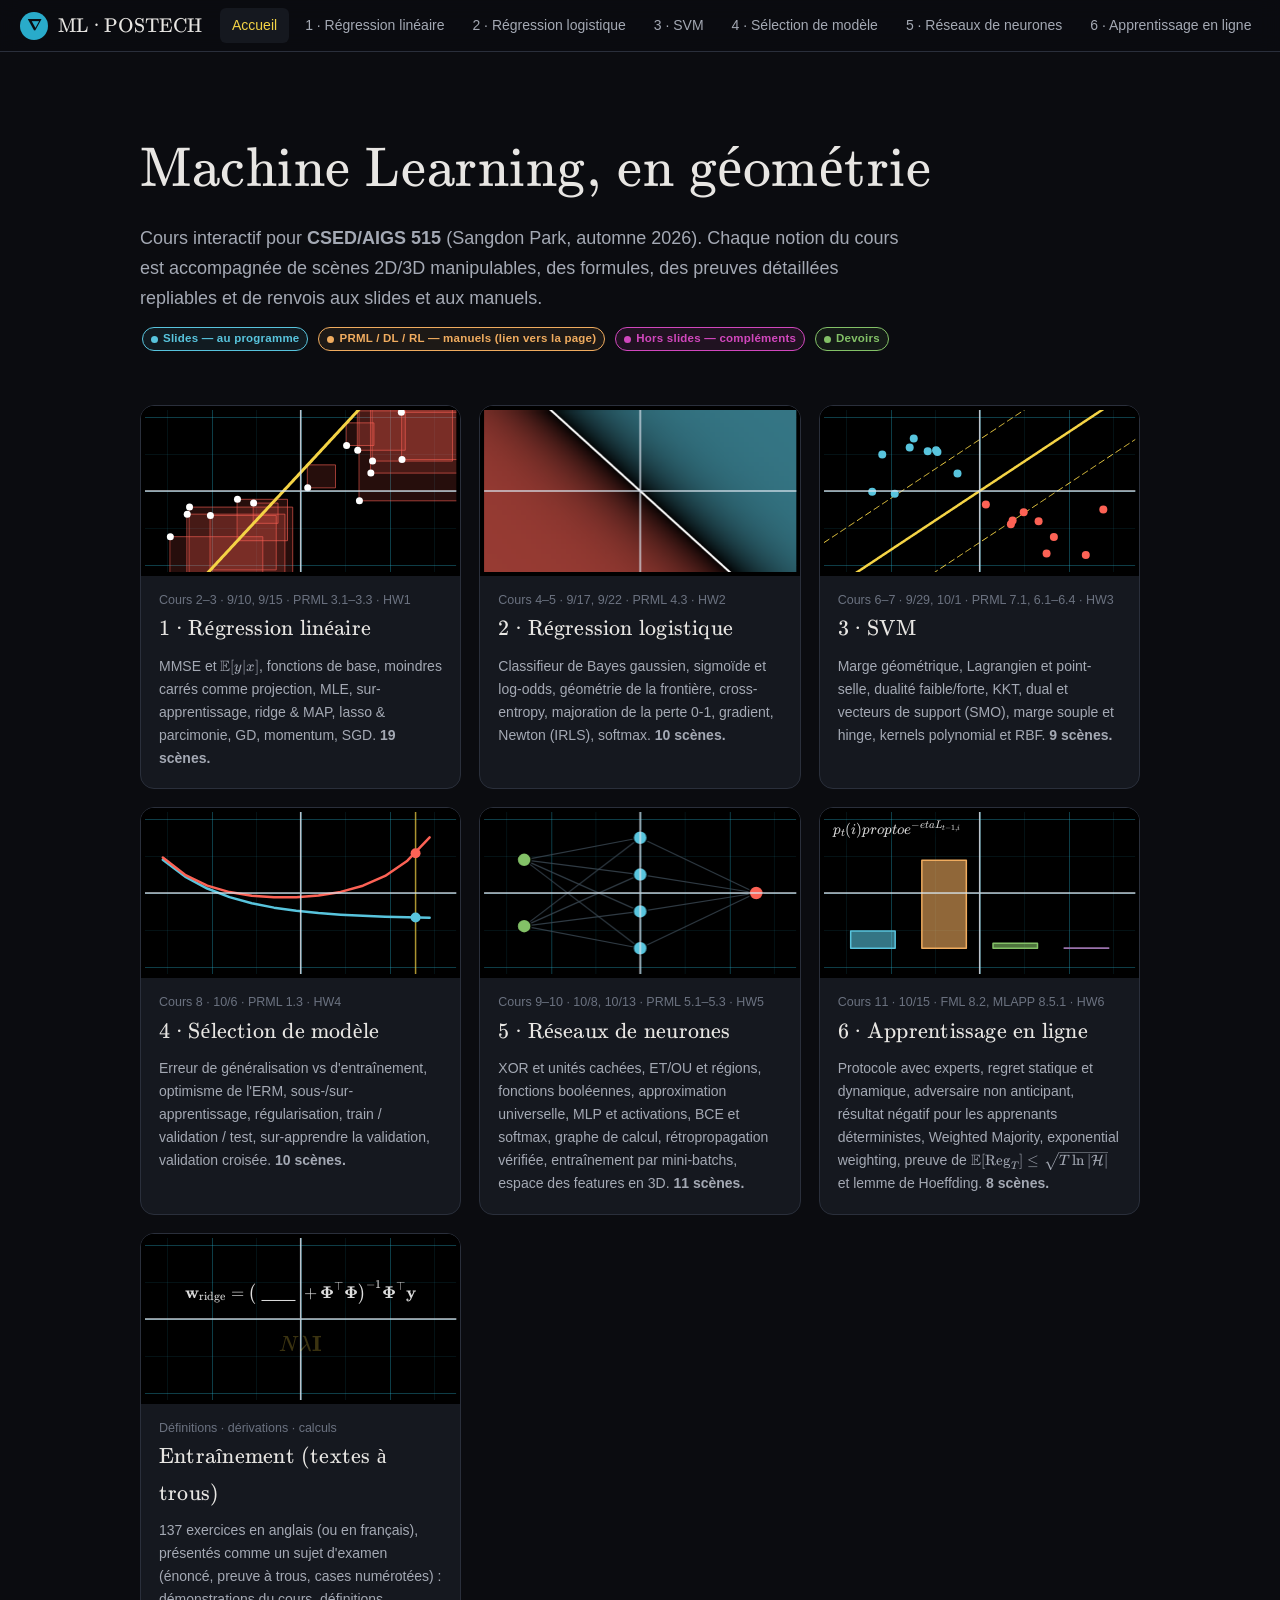
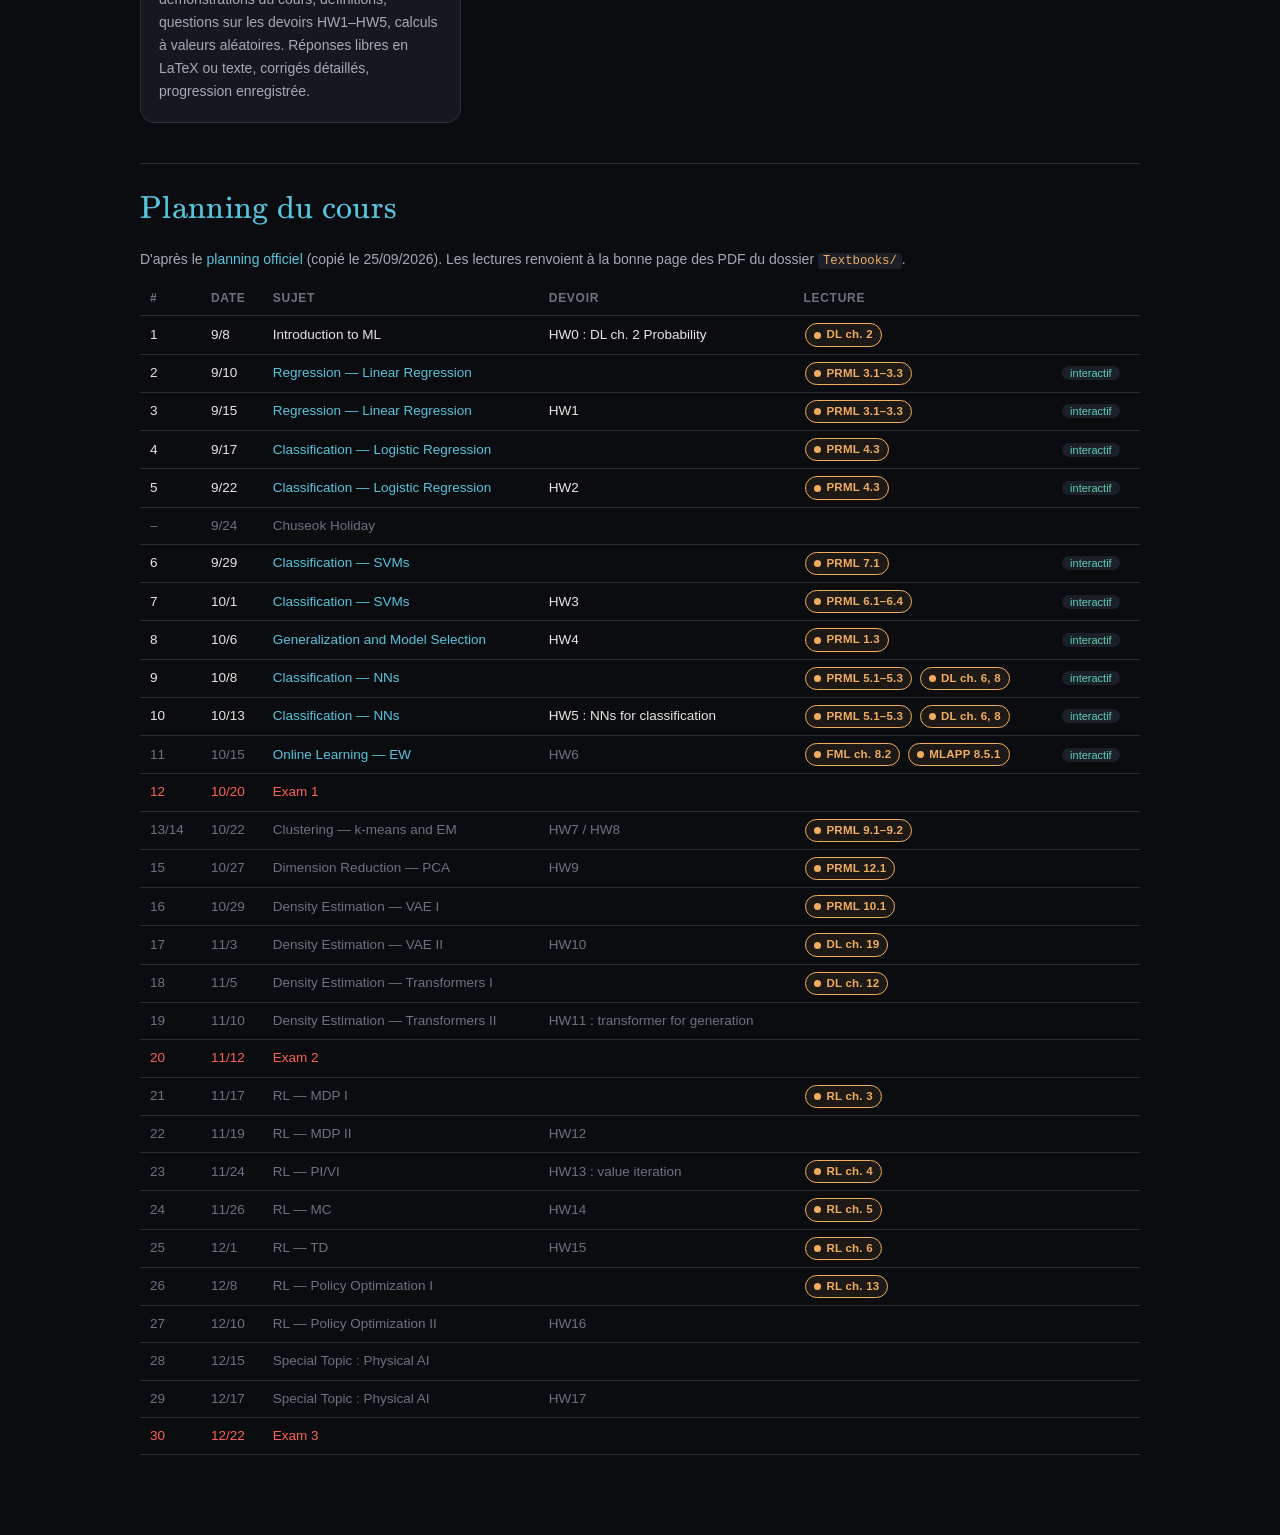
==== commit 13e6098a: "HW5 : renvois dans le chapitre 5, 4 questions d'entraînement (FR/EN), accueil Co-Authored-By: Claude" ====
--- a/index.html
+++ b/index.html
@@ -88,15 +88,15 @@
     <div class="card-body">
       <div class="meta">Définitions · dérivations · calculs</div>
       <h3>Entraînement (textes à trous)</h3>
-      <p>133 exercices en anglais (ou en français), présentés comme un sujet d'examen (énoncé, preuve à trous, cases numérotées) : démonstrations du cours, définitions, questions sur les devoirs HW1–HW4, calculs à valeurs aléatoires. Réponses libres en LaTeX ou texte, corrigés détaillés, progression enregistrée.</p>
+      <p>137 exercices en anglais (ou en français), présentés comme un sujet d'examen (énoncé, preuve à trous, cases numérotées) : démonstrations du cours, définitions, questions sur les devoirs HW1–HW5, calculs à valeurs aléatoires. Réponses libres en LaTeX ou texte, corrigés détaillés, progression enregistrée.</p>
     </div>
   </a>
   <a class="card local-only" href="homework.html">
     <canvas data-thumb="hw"></canvas>
     <div class="card-body">
-      <div class="meta">HW4 à rendre le 17/10 · corrigés HW1 à HW4</div>
+      <div class="meta">HW5 à rendre le 22/10 · corrigés HW1 à HW5</div>
       <h3>Devoirs maison</h3>
-      <p>Énoncés reformulés, indices progressifs, corrigés détaillés et expériences du HW1, Newton du HW2, SVM du HW3 et validation croisée du HW4 reproduits dans le navigateur, énoncés et corrigés en français ou en anglais.</p>
+      <p>Énoncés reformulés, indices progressifs, corrigés détaillés et expériences du HW1, Newton du HW2, SVM du HW3 et validation croisée du HW4 et softmax stable du HW5 reproduits dans le navigateur, énoncés et corrigés en français ou en anglais.</p>
     </div>
   </a>
 </div>
@@ -206,7 +206,7 @@
       p.fn(x => Math.sin(Math.PI * (x + 3.5) / 3.5) * 1.6, { color: C.green, width: 2 });
       const k = 0.5 + 0.5 * Math.sin(t);
       p.fn(x => { const u = (x + 3.5) / 7; return 1.6 * (w[0] + w[1] * u + w[2] * u * u + w[3] * u ** 3) * (0.3 + 0.7 * k); }, { color: C.yellow, width: 3 });
-      p.tex('hw', -3.3, 1.8, '\\text{HW1 – HW4}', { color: '#ddd', anchor: 'left', size: 16 });
+      p.tex('hw', -3.3, 1.8, '\\text{HW1 – HW5}', { color: '#ddd', anchor: 'left', size: 16 });
     },
     quiz: (p, t) => {
       p.tex('q', 0, 0.7, '\\bw_{\\text{ridge}} = \\big(\\;\\underline{\\qquad}\\; + \\bPhi\\T\\bPhi\\big)^{-1}\\bPhi\\T\\by', { color: '#ddd', size: 17 });
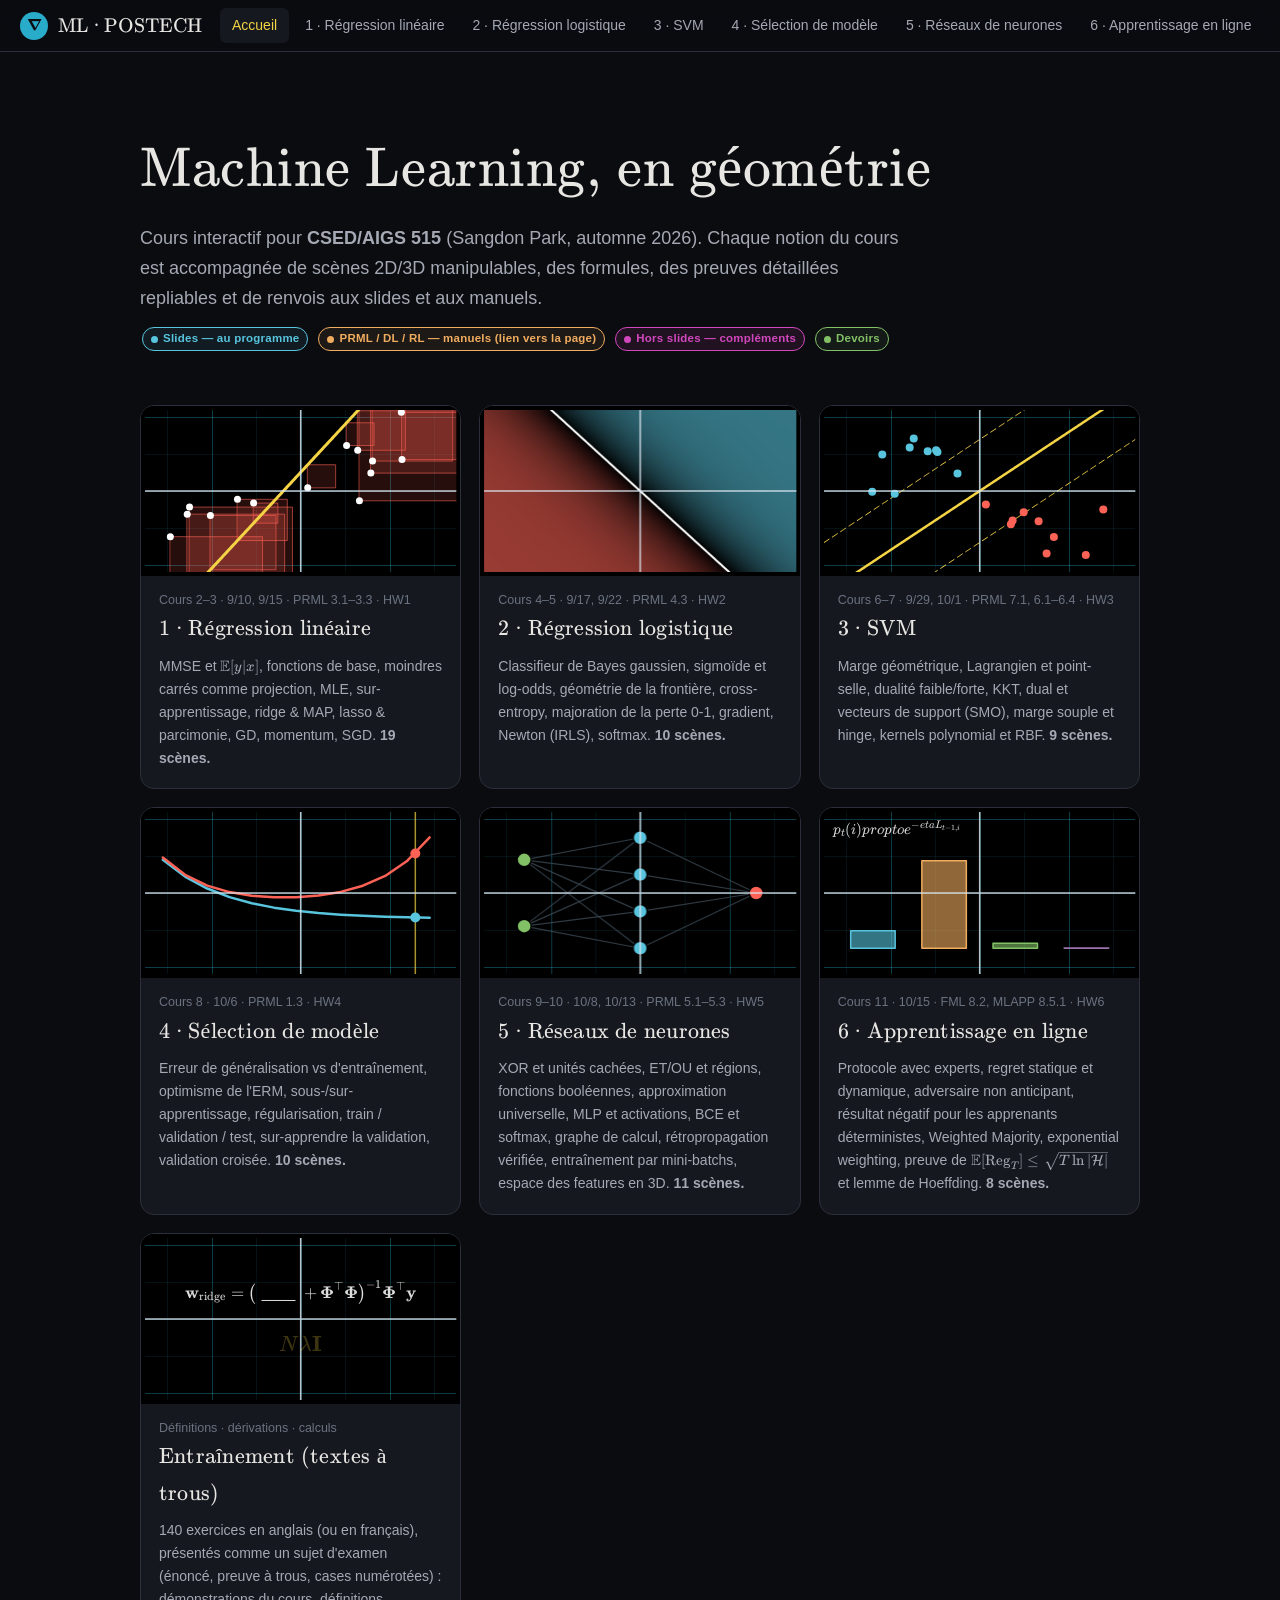
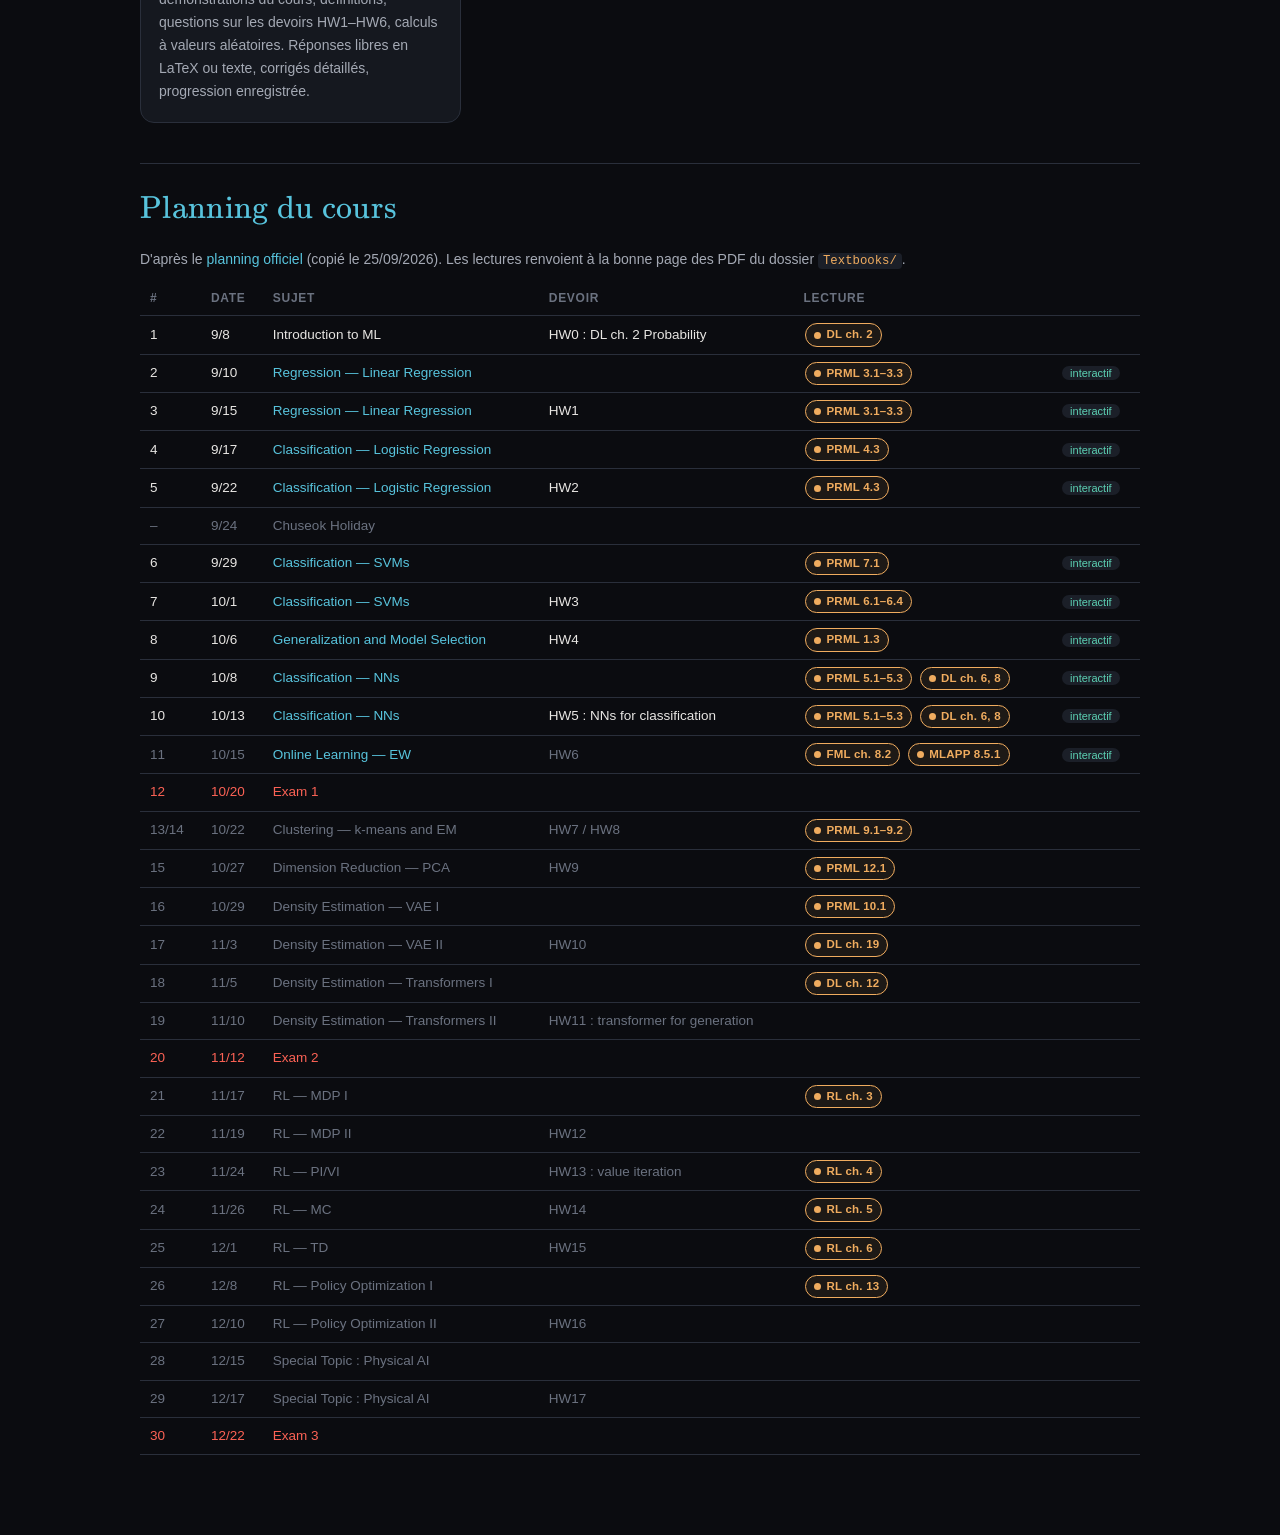
==== commit ffe2834a: "HW6 : exercices d'entraînement sur l'exponential weighting, renvois du chapitre 6 Co-Authored-By: Cl" ====
--- a/index.html
+++ b/index.html
@@ -88,13 +88,13 @@
     <div class="card-body">
       <div class="meta">Définitions · dérivations · calculs</div>
       <h3>Entraînement (textes à trous)</h3>
-      <p>137 exercices en anglais (ou en français), présentés comme un sujet d'examen (énoncé, preuve à trous, cases numérotées) : démonstrations du cours, définitions, questions sur les devoirs HW1–HW5, calculs à valeurs aléatoires. Réponses libres en LaTeX ou texte, corrigés détaillés, progression enregistrée.</p>
+      <p>140 exercices en anglais (ou en français), présentés comme un sujet d'examen (énoncé, preuve à trous, cases numérotées) : démonstrations du cours, définitions, questions sur les devoirs HW1–HW6, calculs à valeurs aléatoires. Réponses libres en LaTeX ou texte, corrigés détaillés, progression enregistrée.</p>
     </div>
   </a>
   <a class="card local-only" href="homework.html">
     <canvas data-thumb="hw"></canvas>
     <div class="card-body">
-      <div class="meta">HW5 à rendre le 22/10 · corrigés HW1 à HW5</div>
+      <div class="meta">HW6 à rendre le 27/10 · corrigés HW1 à HW6</div>
       <h3>Devoirs maison</h3>
       <p>Énoncés reformulés, indices progressifs, corrigés détaillés et expériences du HW1, Newton du HW2, SVM du HW3 et validation croisée du HW4 et softmax stable du HW5 reproduits dans le navigateur, énoncés et corrigés en français ou en anglais.</p>
     </div>
@@ -206,7 +206,7 @@
       p.fn(x => Math.sin(Math.PI * (x + 3.5) / 3.5) * 1.6, { color: C.green, width: 2 });
       const k = 0.5 + 0.5 * Math.sin(t);
       p.fn(x => { const u = (x + 3.5) / 7; return 1.6 * (w[0] + w[1] * u + w[2] * u * u + w[3] * u ** 3) * (0.3 + 0.7 * k); }, { color: C.yellow, width: 3 });
-      p.tex('hw', -3.3, 1.8, '\\text{HW1 – HW5}', { color: '#ddd', anchor: 'left', size: 16 });
+      p.tex('hw', -3.3, 1.8, '\\text{HW1 – HW6}', { color: '#ddd', anchor: 'left', size: 16 });
     },
     quiz: (p, t) => {
       p.tex('q', 0, 0.7, '\\bw_{\\text{ridge}} = \\big(\\;\\underline{\\qquad}\\; + \\bPhi\\T\\bPhi\\big)^{-1}\\bPhi\\T\\by', { color: '#ddd', size: 17 });
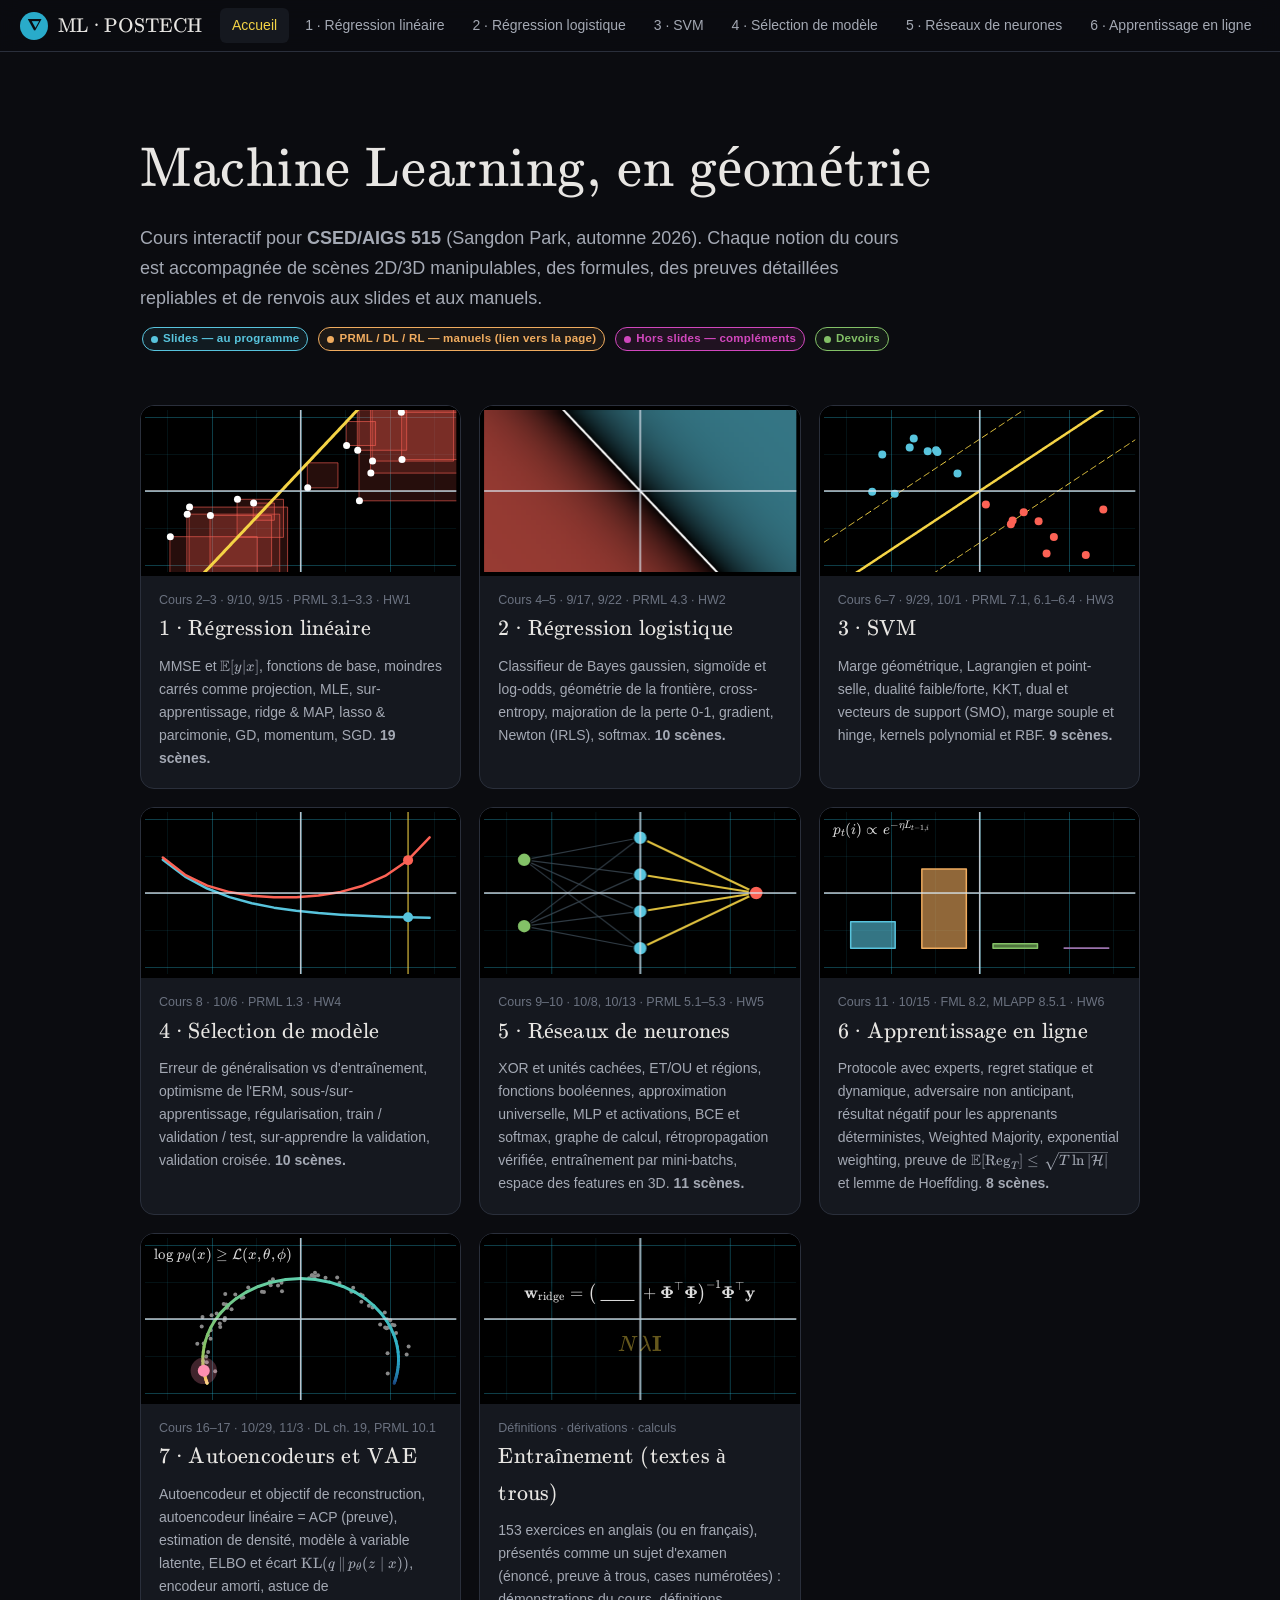
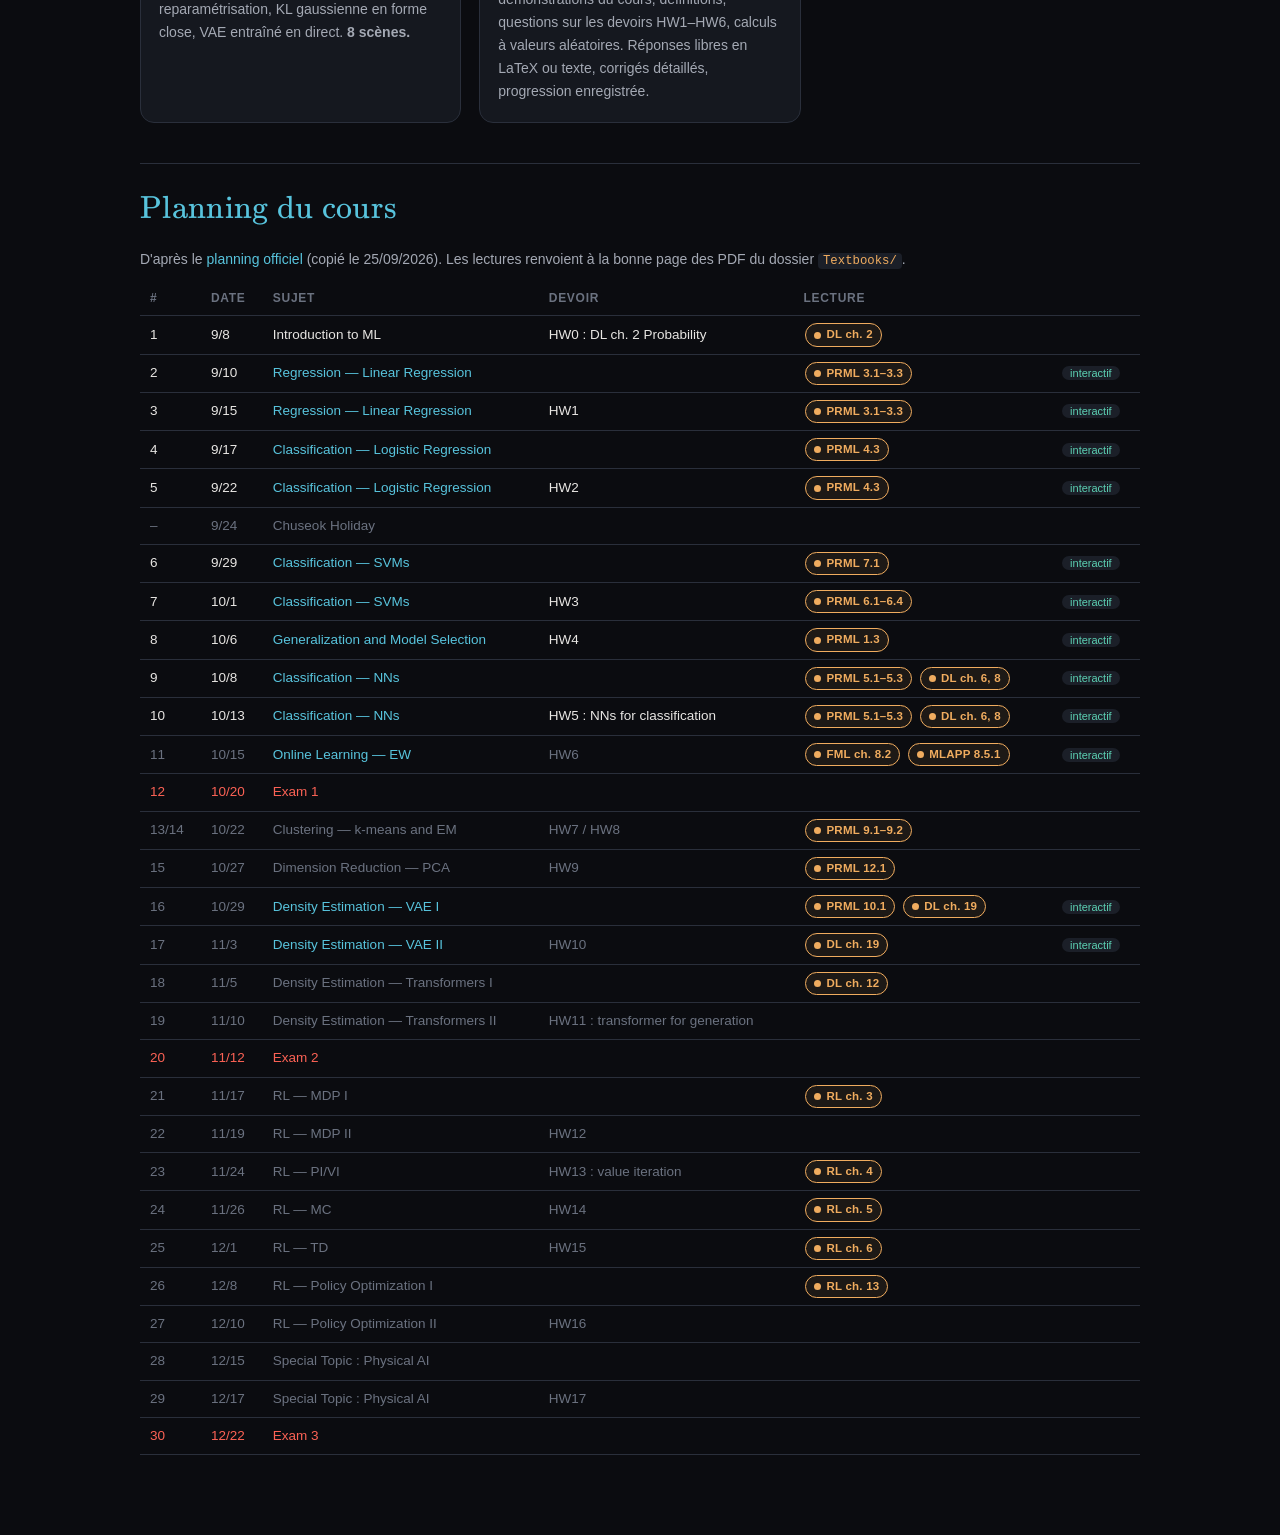
==== commit b98222f8: "Chapitre 7 : autoencodeurs et VAE (page, 8 scènes, 13 exercices FR/EN) Co-Authored-By: Claude Opus 5" ====
--- a/index.html
+++ b/index.html
@@ -18,6 +18,7 @@
     <a href="model-selection.html">4 · Sélection de modèle</a>
     <a href="neural-networks.html">5 · Réseaux de neurones</a>
     <a href="online-learning.html">6 · Apprentissage en ligne</a>
+    <a href="vae.html">7 · VAE</a>
     <a href="exercises.html">Entraînement</a>
     <a class="local-only" href="homework.html">Devoirs</a>
   </nav>
@@ -83,12 +84,20 @@
       <p>Protocole avec experts, regret statique et dynamique, adversaire non anticipant, résultat négatif pour les apprenants déterministes, Weighted Majority, exponential weighting, preuve de $\E[\mathrm{Reg}_T]\le\sqrt{T\ln|\mathcal H|}$ et lemme de Hoeffding. <b>8 scènes.</b></p>
     </div>
   </a>
+  <a class="card" href="vae.html">
+    <canvas data-thumb="vae"></canvas>
+    <div class="card-body">
+      <div class="meta">Cours 16–17 · 10/29, 11/3 · DL ch. 19, PRML 10.1</div>
+      <h3>7 · Autoencodeurs et VAE</h3>
+      <p>Autoencodeur et objectif de reconstruction, autoencodeur linéaire = ACP (preuve), estimation de densité, modèle à variable latente, ELBO et écart $\mathrm{KL}(q\,\|\,p_\theta(z\mid x))$, encodeur amorti, astuce de reparamétrisation, KL gaussienne en forme close, VAE entraîné en direct. <b>8 scènes.</b></p>
+    </div>
+  </a>
   <a class="card" href="exercises.html">
     <canvas data-thumb="quiz"></canvas>
     <div class="card-body">
       <div class="meta">Définitions · dérivations · calculs</div>
       <h3>Entraînement (textes à trous)</h3>
-      <p>140 exercices en anglais (ou en français), présentés comme un sujet d'examen (énoncé, preuve à trous, cases numérotées) : démonstrations du cours, définitions, questions sur les devoirs HW1–HW6, calculs à valeurs aléatoires. Réponses libres en LaTeX ou texte, corrigés détaillés, progression enregistrée.</p>
+      <p>153 exercices en anglais (ou en français), présentés comme un sujet d'examen (énoncé, preuve à trous, cases numérotées) : démonstrations du cours, définitions, questions sur les devoirs HW1–HW6, calculs à valeurs aléatoires. Réponses libres en LaTeX ou texte, corrigés détaillés, progression enregistrée.</p>
     </div>
   </a>
   <a class="card local-only" href="homework.html">
@@ -134,8 +143,8 @@
     ['12', '10/20', 'Exam 1', '', [], 'exam'],
     ['13/14', '10/22', 'Clustering — k-means and EM', 'HW7 / HW8', [['PRML 9.1–9.2', PRML + 444]], 'todo'],
     ['15', '10/27', 'Dimension Reduction — PCA', 'HW9', [['PRML 12.1', PRML + 581]], 'todo'],
-    ['16', '10/29', 'Density Estimation — VAE I', '', [['PRML 10.1', PRML + 482]], 'todo'],
-    ['17', '11/3', 'Density Estimation — VAE II', 'HW10', [['DL ch. 19', null]], 'todo'],
+    ['16', '10/29', 'Density Estimation — VAE I', '', [['PRML 10.1', PRML + 482], ['DL ch. 19', DL + 574]], 'todo', 'vae.html'],
+    ['17', '11/3', 'Density Estimation — VAE II', 'HW10', [['DL ch. 19', DL + 574]], 'todo', 'vae.html'],
     ['18', '11/5', 'Density Estimation — Transformers I', '', [['DL ch. 12', null]], 'todo'],
     ['19', '11/10', 'Density Estimation — Transformers II', 'HW11 : transformer for generation', [], 'todo'],
     ['20', '11/12', 'Exam 2', '', [], 'exam'],
@@ -199,7 +208,15 @@
       for (let i = 0; i < K; i++) L[i] = 2.2 * Math.abs(i - ph) + (i === best ? 0 : 0.6);
       const e = L.map(v => Math.exp(-1.3 * v)), Z = e.reduce((a, b) => a + b, 0), cols = [C.blue, C.gold, C.green, C.purple];
       e.forEach((v, i) => { const x = -2.4 + i * 1.6, h = 3 * v / Z; p.rect(x - 0.5, -1.5, x + 0.5, -1.5 + h, { color: cols[i], fill: cols[i], fillAlpha: 0.6, width: 1.5 }); });
-      p.tex('ol', -3.3, 1.75, 'p_t(i)\propto e^{-\eta L_{t-1,i}}', { color: '#ddd', anchor: 'left', size: 15 });
+      p.tex('ol', -3.3, 1.75, 'p_t(i)\\propto e^{-\\eta L_{t-1,i}}', { color: '#ddd', anchor: 'left', size: 15 });
+    },
+    vae: (p, t) => {
+      // un nuage de points sur un arc, la courbe μθ(z) colorée par z, et un point qui la parcourt
+      const R = M.rng(5), mu = z => { const a = Math.PI / 2 + 1.9 * Math.tanh(0.8 * z); return [2.2 * Math.cos(a), 2.2 * Math.sin(a) - 1.1]; };
+      for (let i = 0; i < 70; i++) { const z = R.n(), m = mu(z); p.point(m[0] + 0.12 * R.n(), m[1] + 0.12 * R.n(), { color: '#888', r: 2 }); }
+      for (let i = 0; i < 60; i++) { const z0 = -3 + 6 * i / 60, a = mu(z0), b = mu(z0 + 0.1); p.seg(a[0], a[1], b[0], b[1], { color: M.ramp(0.12 + 0.8 * (z0 + 3) / 6), width: 3 }); }
+      const z = 2.2 * Math.sin(t * 0.6), m = mu(z); p.point(m[0], m[1], { color: '#ff8fb1', r: 6, glow: true });
+      p.tex('vae', -3.3, 1.75, '\\log p_\\theta(x)\\ge\\mathcal L(x,\\theta,\\phi)', { color: '#ddd', anchor: 'left', size: 15 });
     },
     hw: (p, t) => {
       const w = [0.1, 11.8, -33.5, 21.9]; // cubique proche de sin 2πx sur [0,1], remis à l'échelle
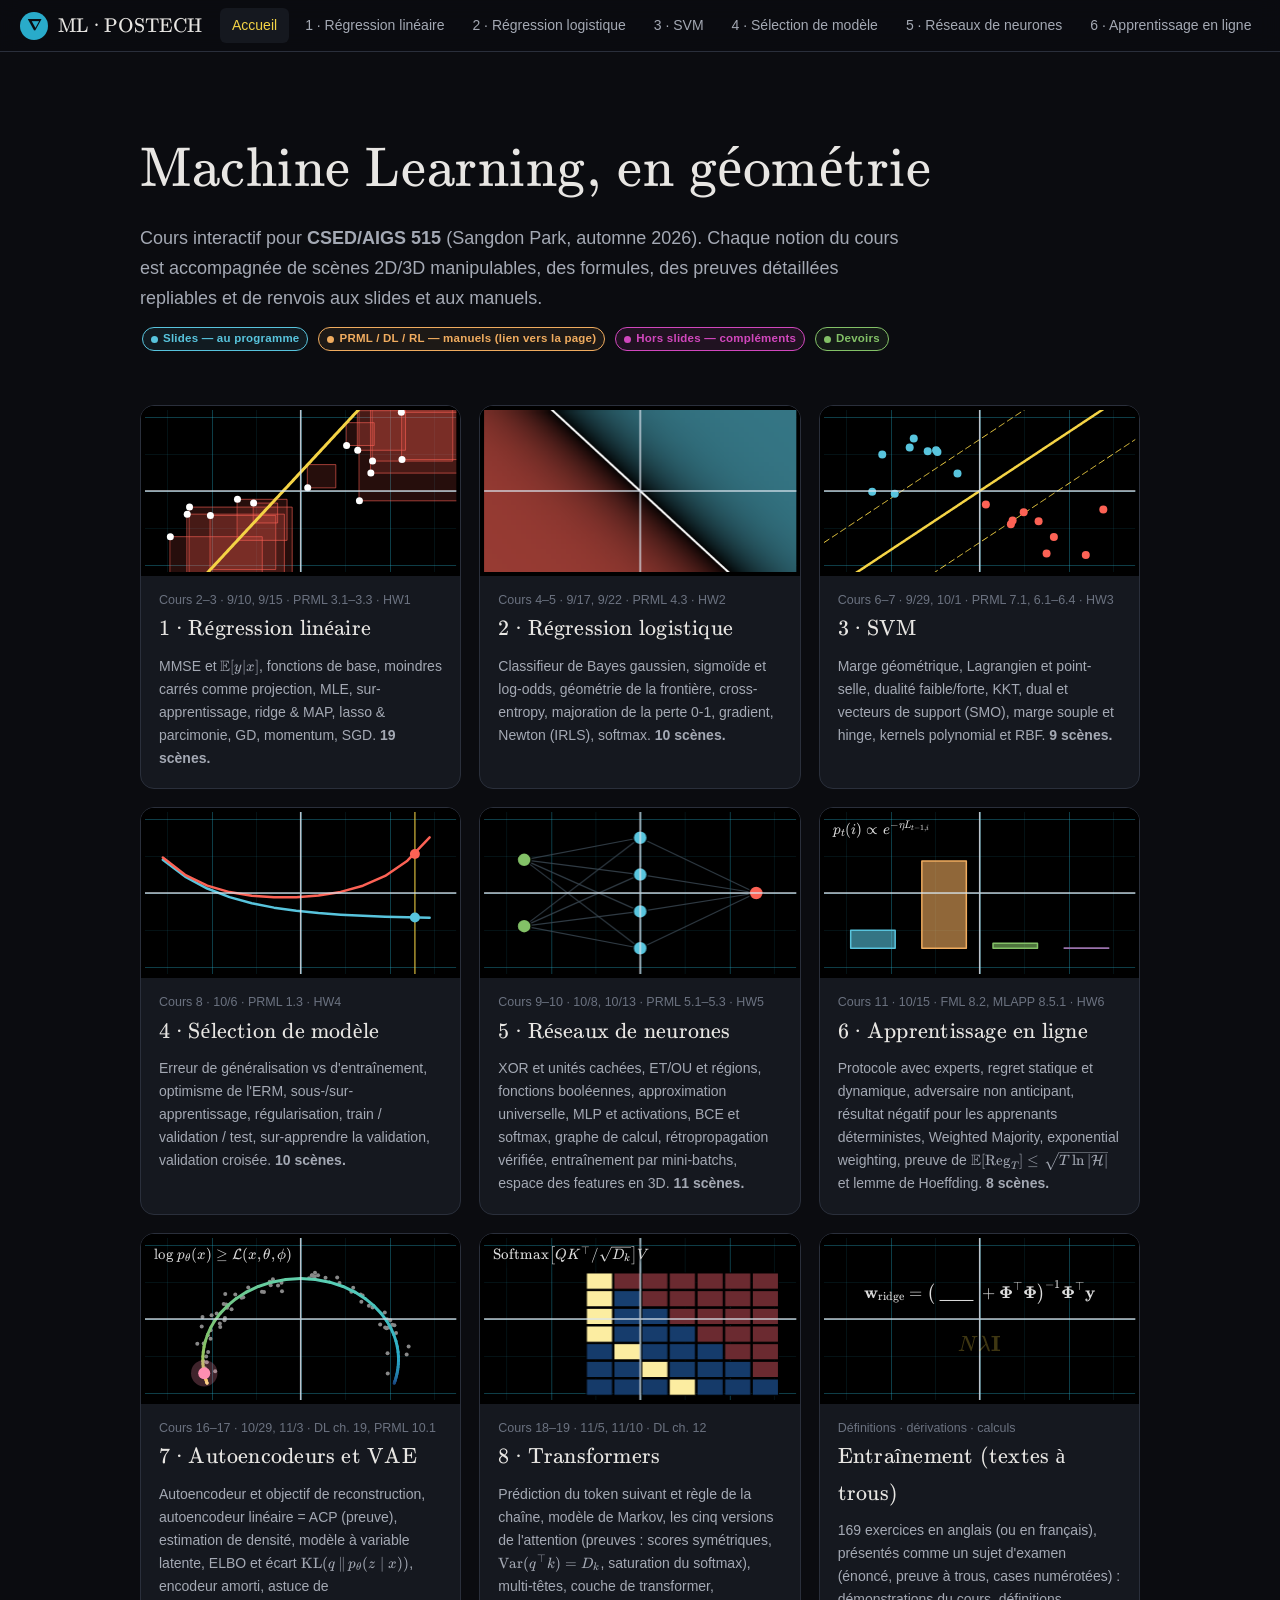
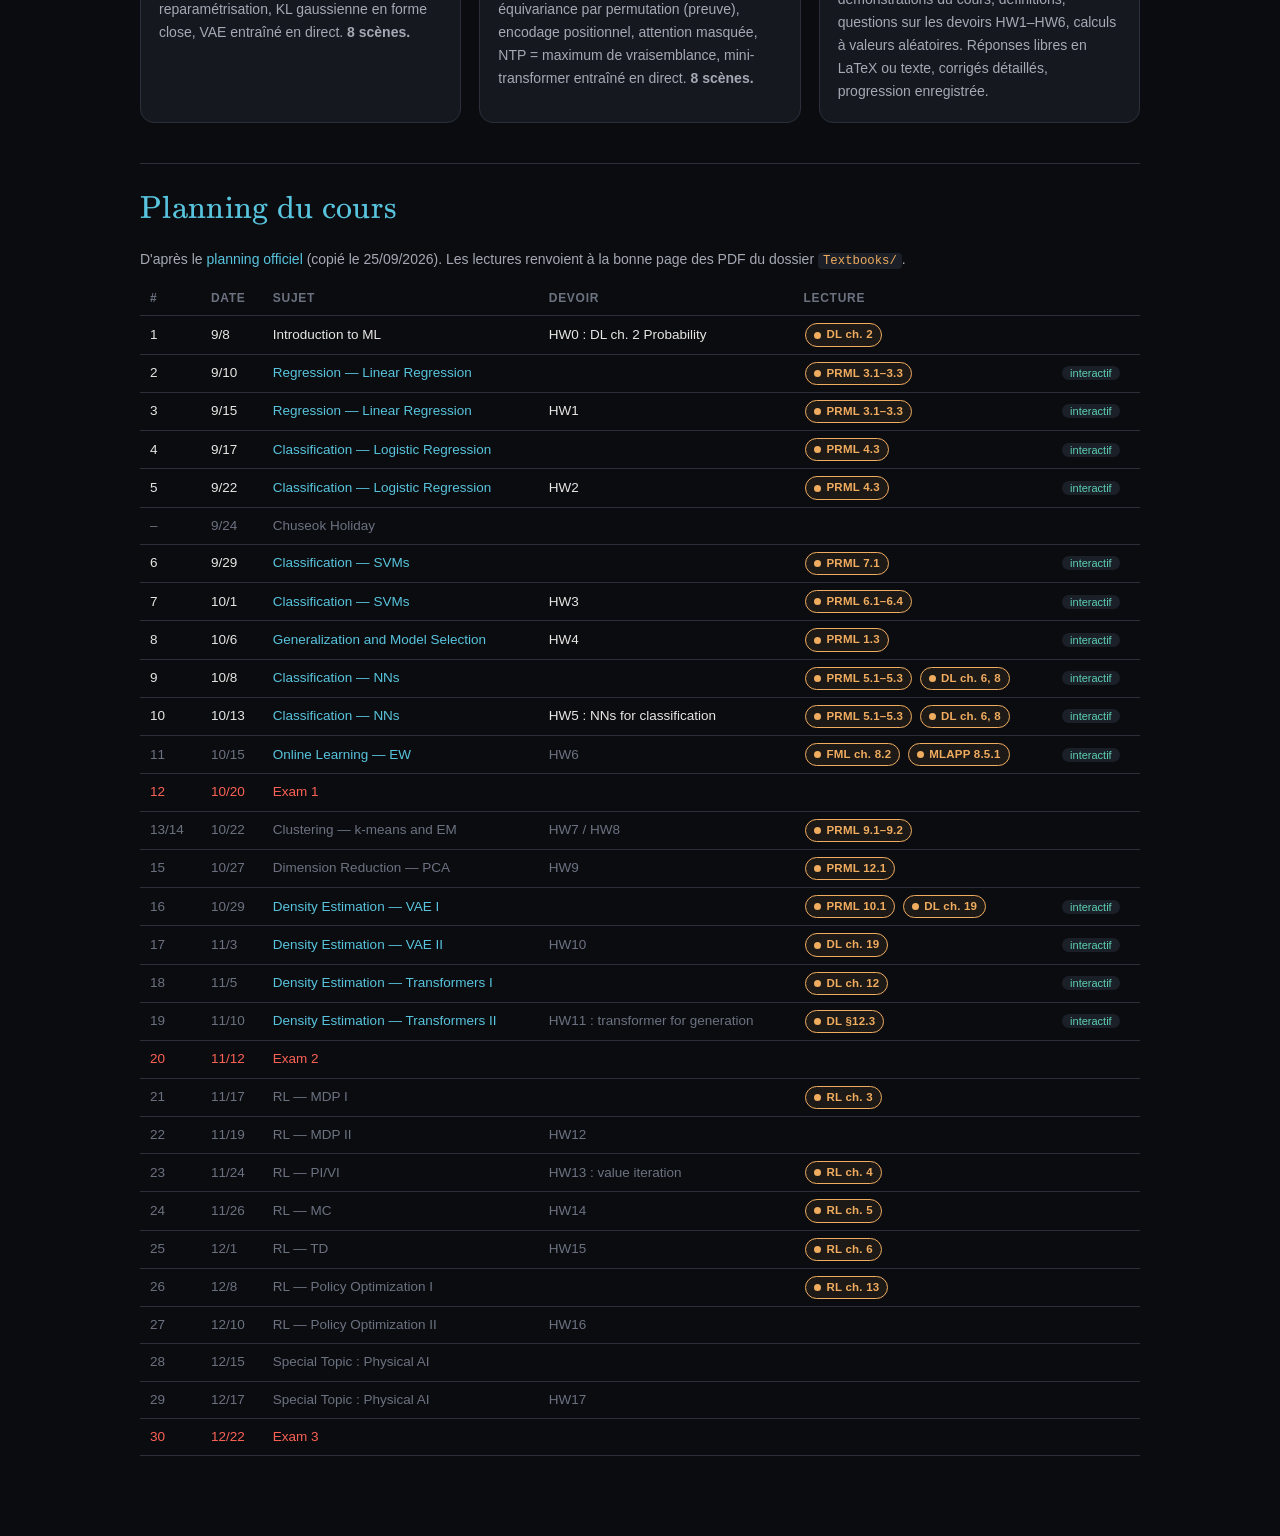
==== commit 866e6979: "Chapitre 8 : Transformers (page, 8 scènes, 16 exercices) Co-Authored-By: Claude Opus 5.5 <noreply@an" ====
--- a/index.html
+++ b/index.html
@@ -19,6 +19,7 @@
     <a href="neural-networks.html">5 · Réseaux de neurones</a>
     <a href="online-learning.html">6 · Apprentissage en ligne</a>
     <a href="vae.html">7 · VAE</a>
+    <a href="transformers.html">8 · Transformers</a>
     <a href="exercises.html">Entraînement</a>
     <a class="local-only" href="homework.html">Devoirs</a>
   </nav>
@@ -92,12 +93,20 @@
       <p>Autoencodeur et objectif de reconstruction, autoencodeur linéaire = ACP (preuve), estimation de densité, modèle à variable latente, ELBO et écart $\mathrm{KL}(q\,\|\,p_\theta(z\mid x))$, encodeur amorti, astuce de reparamétrisation, KL gaussienne en forme close, VAE entraîné en direct. <b>8 scènes.</b></p>
     </div>
   </a>
+  <a class="card" href="transformers.html">
+    <canvas data-thumb="tf"></canvas>
+    <div class="card-body">
+      <div class="meta">Cours 18–19 · 11/5, 11/10 · DL ch. 12</div>
+      <h3>8 · Transformers</h3>
+      <p>Prédiction du token suivant et règle de la chaîne, modèle de Markov, les cinq versions de l'attention (preuves : scores symétriques, $\mathrm{Var}(q^\top k) = D_k$, saturation du softmax), multi-têtes, couche de transformer, équivariance par permutation (preuve), encodage positionnel, attention masquée, NTP = maximum de vraisemblance, mini-transformer entraîné en direct. <b>8 scènes.</b></p>
+    </div>
+  </a>
   <a class="card" href="exercises.html">
     <canvas data-thumb="quiz"></canvas>
     <div class="card-body">
       <div class="meta">Définitions · dérivations · calculs</div>
       <h3>Entraînement (textes à trous)</h3>
-      <p>153 exercices en anglais (ou en français), présentés comme un sujet d'examen (énoncé, preuve à trous, cases numérotées) : démonstrations du cours, définitions, questions sur les devoirs HW1–HW6, calculs à valeurs aléatoires. Réponses libres en LaTeX ou texte, corrigés détaillés, progression enregistrée.</p>
+      <p>169 exercices en anglais (ou en français), présentés comme un sujet d'examen (énoncé, preuve à trous, cases numérotées) : démonstrations du cours, définitions, questions sur les devoirs HW1–HW6, calculs à valeurs aléatoires. Réponses libres en LaTeX ou texte, corrigés détaillés, progression enregistrée.</p>
     </div>
   </a>
   <a class="card local-only" href="homework.html">
@@ -145,8 +154,8 @@
     ['15', '10/27', 'Dimension Reduction — PCA', 'HW9', [['PRML 12.1', PRML + 581]], 'todo'],
     ['16', '10/29', 'Density Estimation — VAE I', '', [['PRML 10.1', PRML + 482], ['DL ch. 19', DL + 574]], 'todo', 'vae.html'],
     ['17', '11/3', 'Density Estimation — VAE II', 'HW10', [['DL ch. 19', DL + 574]], 'todo', 'vae.html'],
-    ['18', '11/5', 'Density Estimation — Transformers I', '', [['DL ch. 12', null]], 'todo'],
-    ['19', '11/10', 'Density Estimation — Transformers II', 'HW11 : transformer for generation', [], 'todo'],
+    ['18', '11/5', 'Density Estimation — Transformers I', '', [['DL ch. 12', DL + 373]], 'todo', 'transformers.html'],
+    ['19', '11/10', 'Density Estimation — Transformers II', 'HW11 : transformer for generation', [['DL §12.3', DL + 398]], 'todo', 'transformers.html'],
     ['20', '11/12', 'Exam 2', '', [], 'exam'],
     ['21', '11/17', 'RL — MDP I', '', [['RL ch. 3', RL]], 'todo'],
     ['22', '11/19', 'RL — MDP II', 'HW12', [], 'todo'],
@@ -218,6 +227,16 @@
       const z = 2.2 * Math.sin(t * 0.6), m = mu(z); p.point(m[0], m[1], { color: '#ff8fb1', r: 6, glow: true });
       p.tex('vae', -3.3, 1.75, '\\log p_\\theta(x)\\ge\\mathcal L(x,\\theta,\\phi)', { color: '#ddd', anchor: 'left', size: 15 });
     },
+    tf: (p, t) => {
+      // une matrice d'attention causale dont la diagonale décalée s'allume progressivement
+      const N = 7, k = 0.5 + 0.5 * Math.sin(t * 0.8);
+      for (let i = 0; i < N; i++) for (let j = 0; j < N; j++) {
+        const x = -1.2 + j * 0.62, y = 1.25 - i * 0.48;
+        const v = j > i ? -1 : j === Math.max(0, i - 3) ? 0.25 + 0.7 * k : (1 - k) / (i + 1) * 0.9;
+        p.rect(x, y - 0.44, x + 0.58, y, { color: '#000', width: 1, fill: v < 0 ? '#6b2a30' : M.ramp(0.08 + 0.9 * Math.sqrt(v)), fillAlpha: 1 });
+      }
+      p.tex('tf', -3.3, 1.75, '\\mathrm{Softmax}\\big[QK^\\top/\\sqrt{D_k}\\big]V', { color: '#ddd', anchor: 'left', size: 15 });
+    },
     hw: (p, t) => {
       const w = [0.1, 11.8, -33.5, 21.9]; // cubique proche de sin 2πx sur [0,1], remis à l'échelle
       p.fn(x => Math.sin(Math.PI * (x + 3.5) / 3.5) * 1.6, { color: C.green, width: 2 });
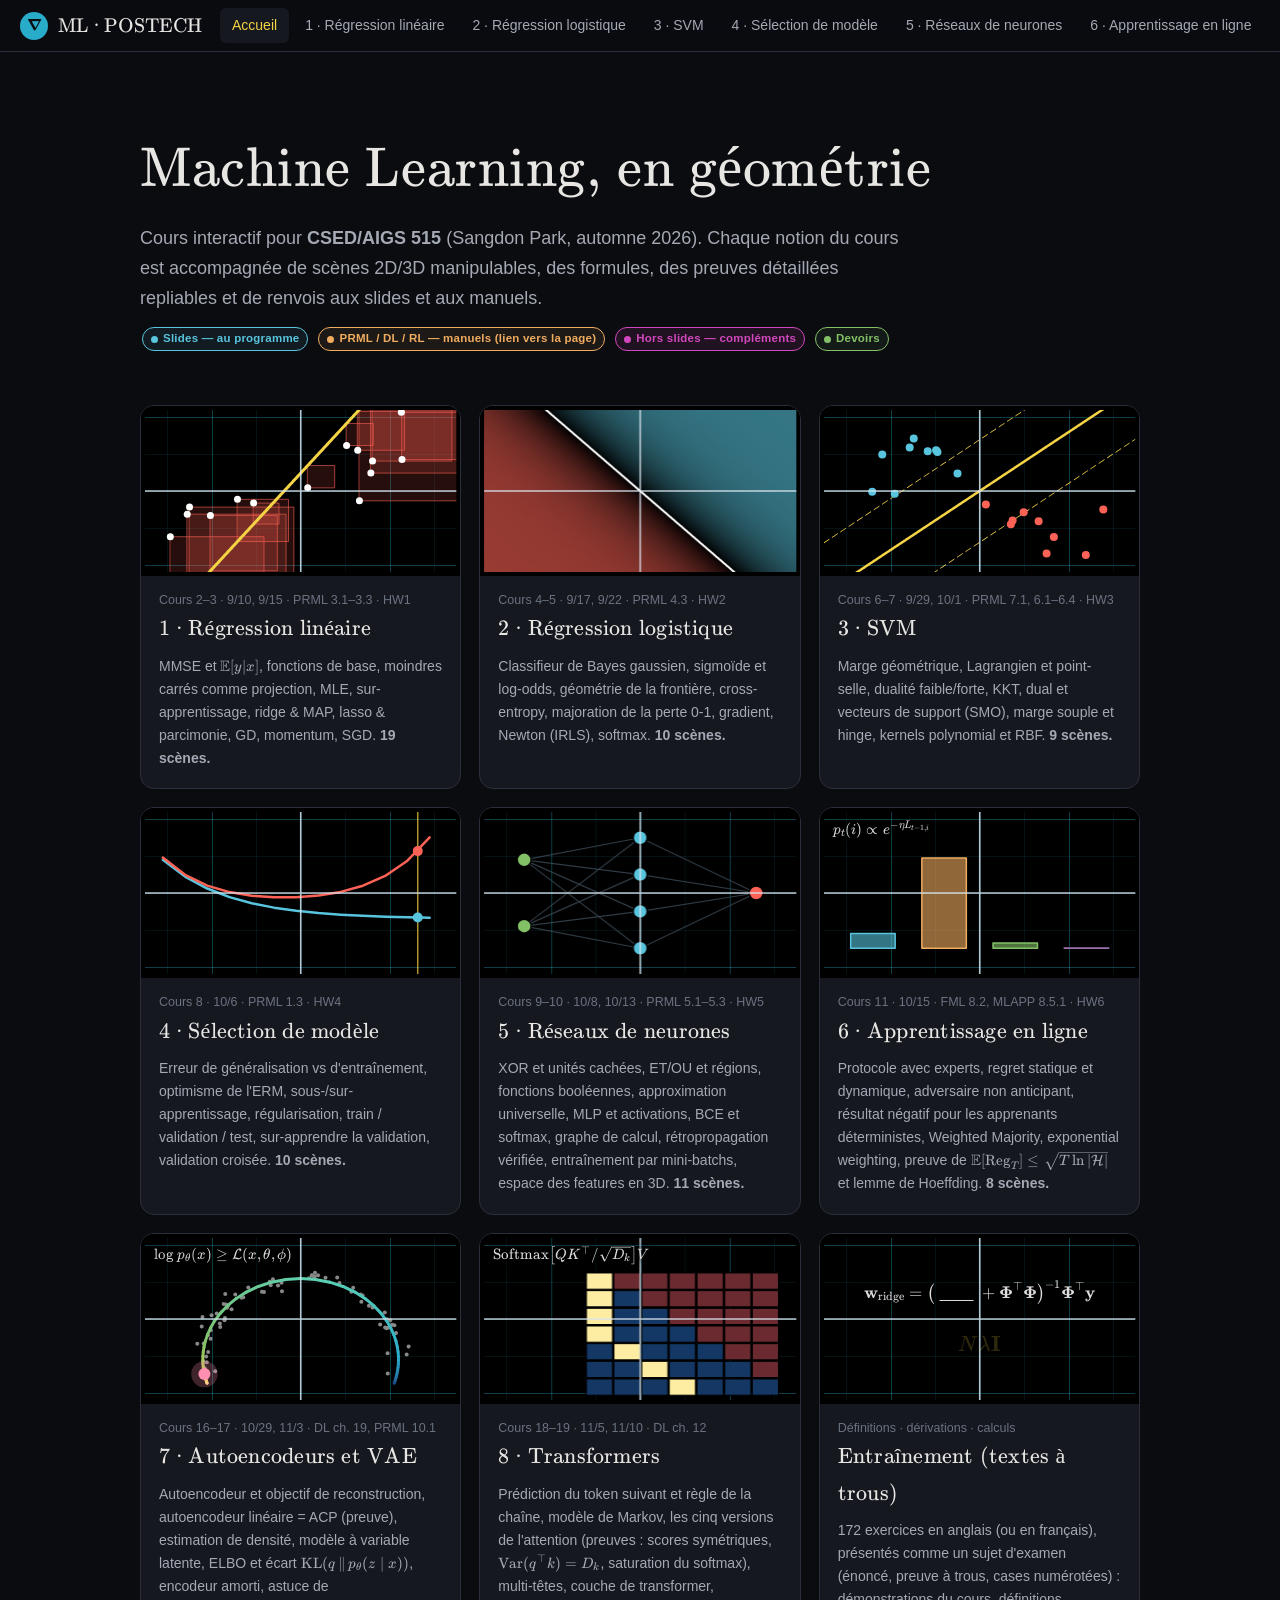
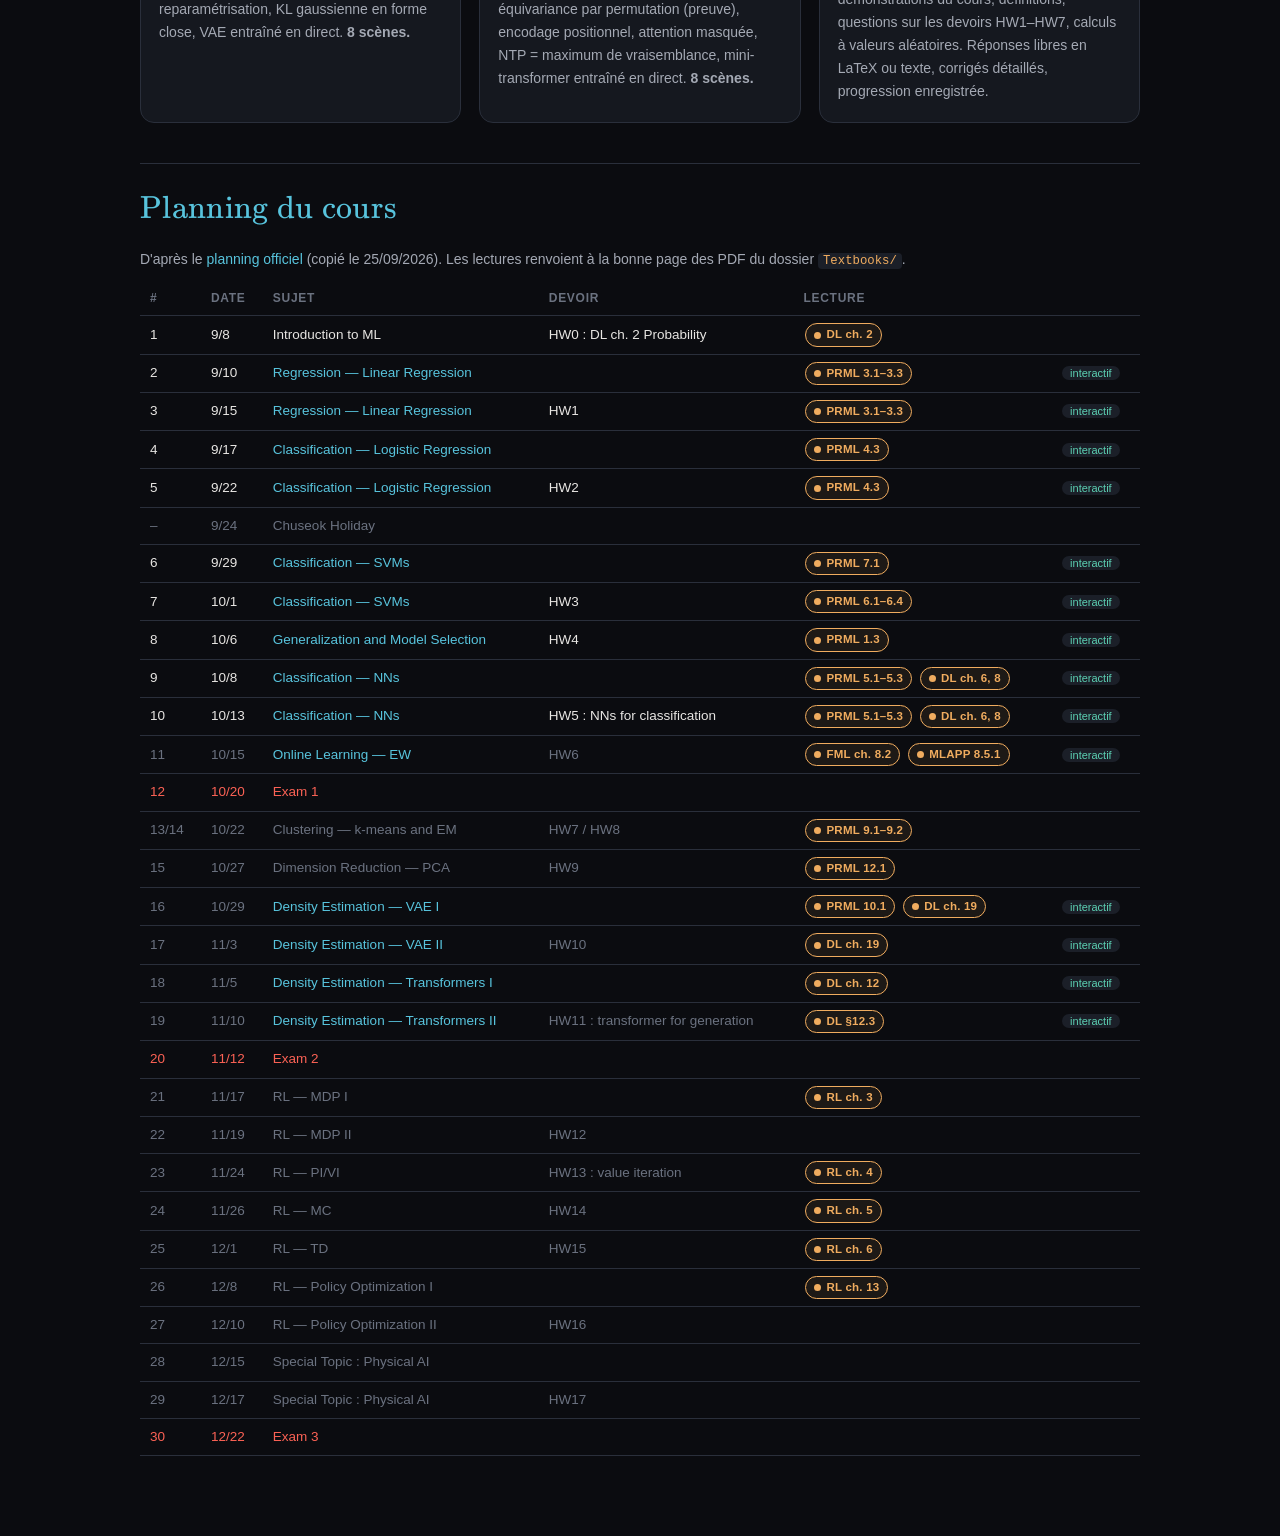
==== commit fbdd3466: "HW7 : 3 exercices à trous (reparamétrisation, gradient de l'encodeur) Co-Authored-By: Claude Opus 5." ====
--- a/index.html
+++ b/index.html
@@ -106,7 +106,7 @@
     <div class="card-body">
       <div class="meta">Définitions · dérivations · calculs</div>
       <h3>Entraînement (textes à trous)</h3>
-      <p>169 exercices en anglais (ou en français), présentés comme un sujet d'examen (énoncé, preuve à trous, cases numérotées) : démonstrations du cours, définitions, questions sur les devoirs HW1–HW6, calculs à valeurs aléatoires. Réponses libres en LaTeX ou texte, corrigés détaillés, progression enregistrée.</p>
+      <p>172 exercices en anglais (ou en français), présentés comme un sujet d'examen (énoncé, preuve à trous, cases numérotées) : démonstrations du cours, définitions, questions sur les devoirs HW1–HW7, calculs à valeurs aléatoires. Réponses libres en LaTeX ou texte, corrigés détaillés, progression enregistrée.</p>
     </div>
   </a>
   <a class="card local-only" href="homework.html">
@@ -242,7 +242,7 @@
       p.fn(x => Math.sin(Math.PI * (x + 3.5) / 3.5) * 1.6, { color: C.green, width: 2 });
       const k = 0.5 + 0.5 * Math.sin(t);
       p.fn(x => { const u = (x + 3.5) / 7; return 1.6 * (w[0] + w[1] * u + w[2] * u * u + w[3] * u ** 3) * (0.3 + 0.7 * k); }, { color: C.yellow, width: 3 });
-      p.tex('hw', -3.3, 1.8, '\\text{HW1 – HW6}', { color: '#ddd', anchor: 'left', size: 16 });
+      p.tex('hw', -3.3, 1.8, '\\text{HW1 – HW7}', { color: '#ddd', anchor: 'left', size: 16 });
     },
     quiz: (p, t) => {
       p.tex('q', 0, 0.7, '\\bw_{\\text{ridge}} = \\big(\\;\\underline{\\qquad}\\; + \\bPhi\\T\\bPhi\\big)^{-1}\\bPhi\\T\\by', { color: '#ddd', size: 17 });
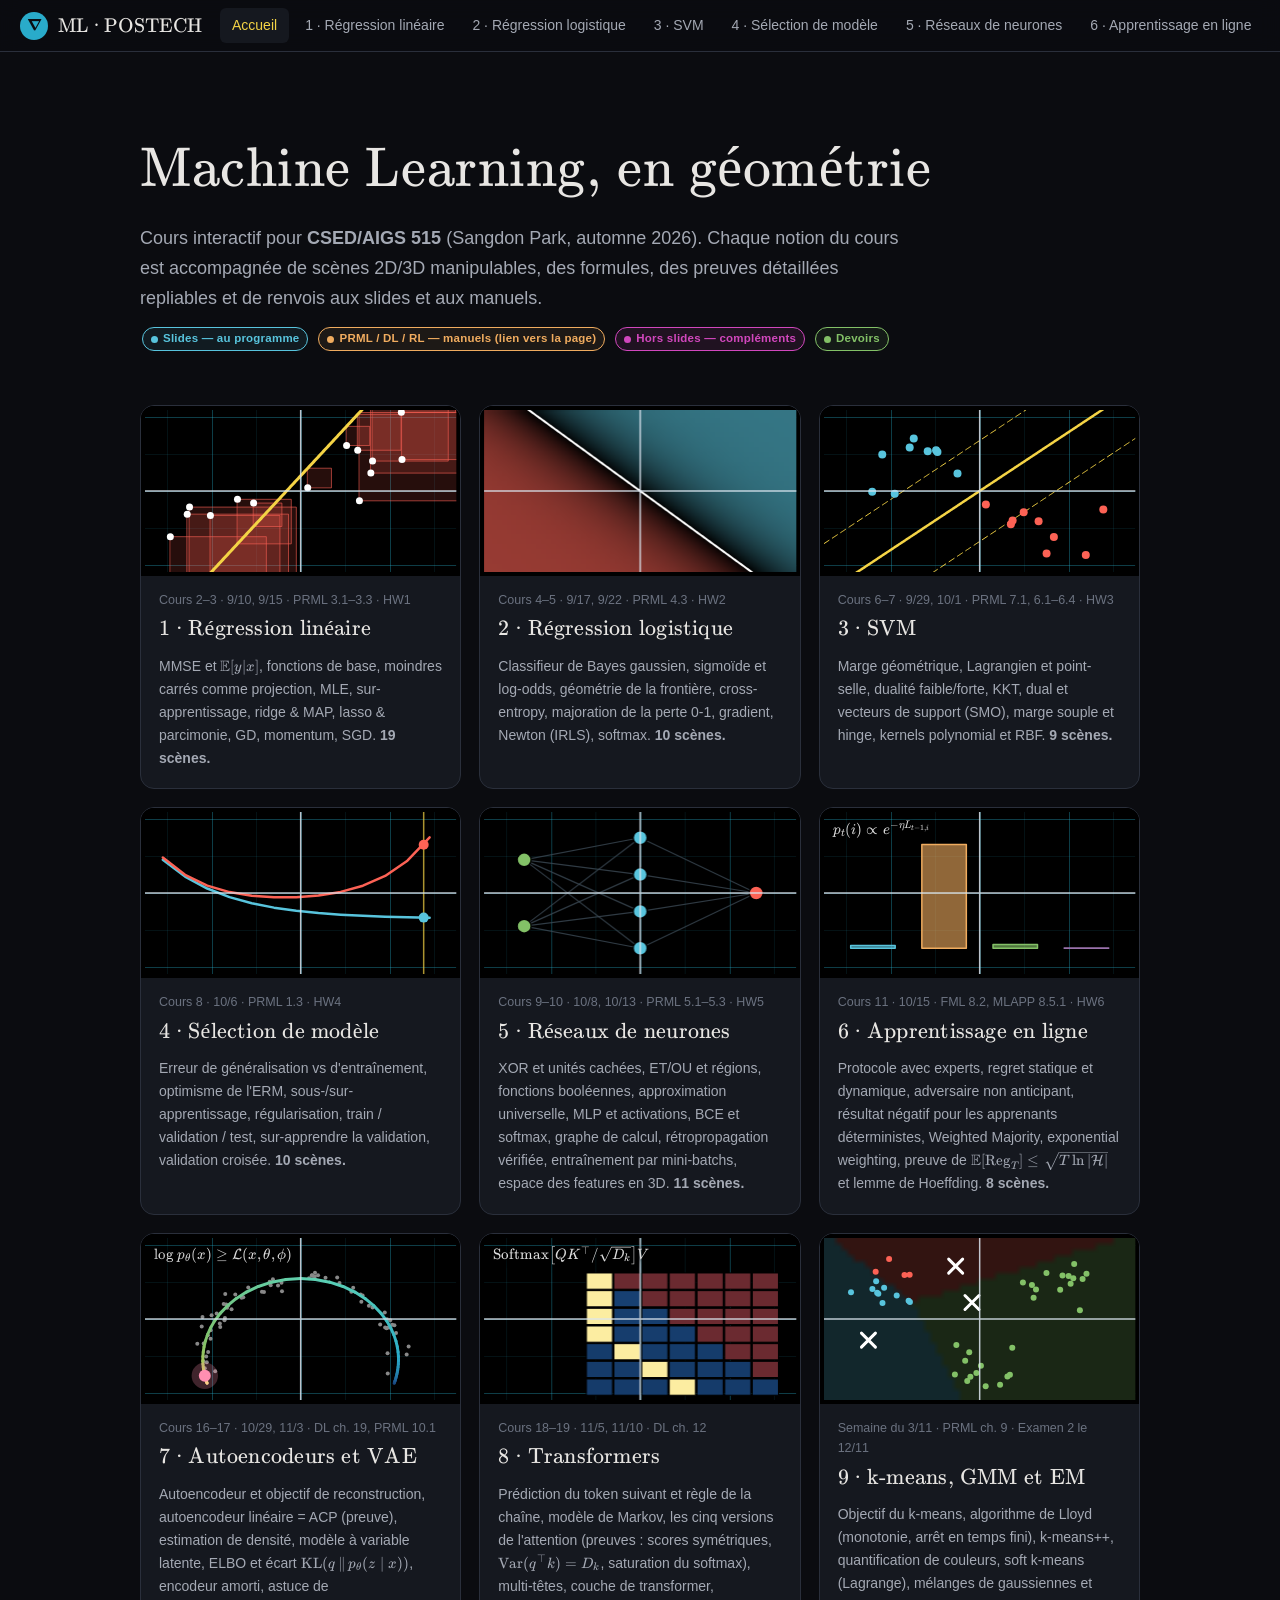
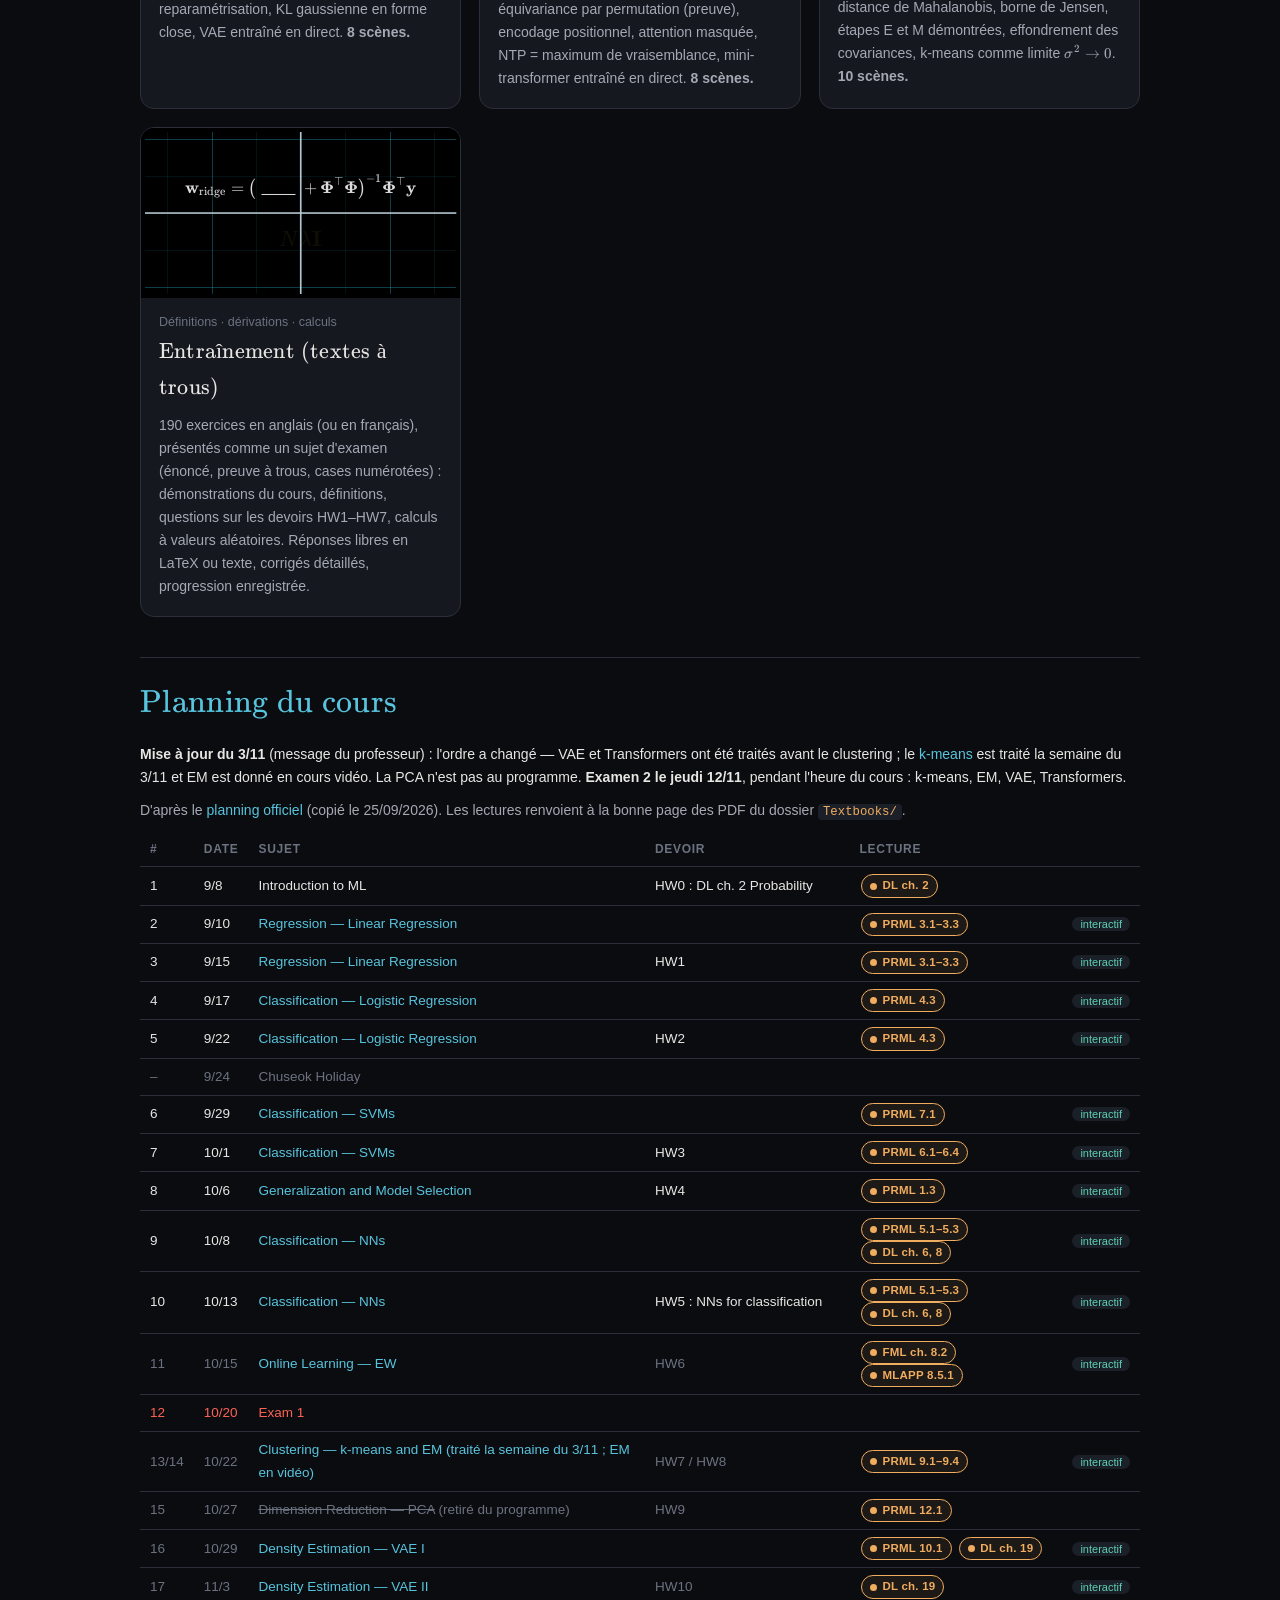
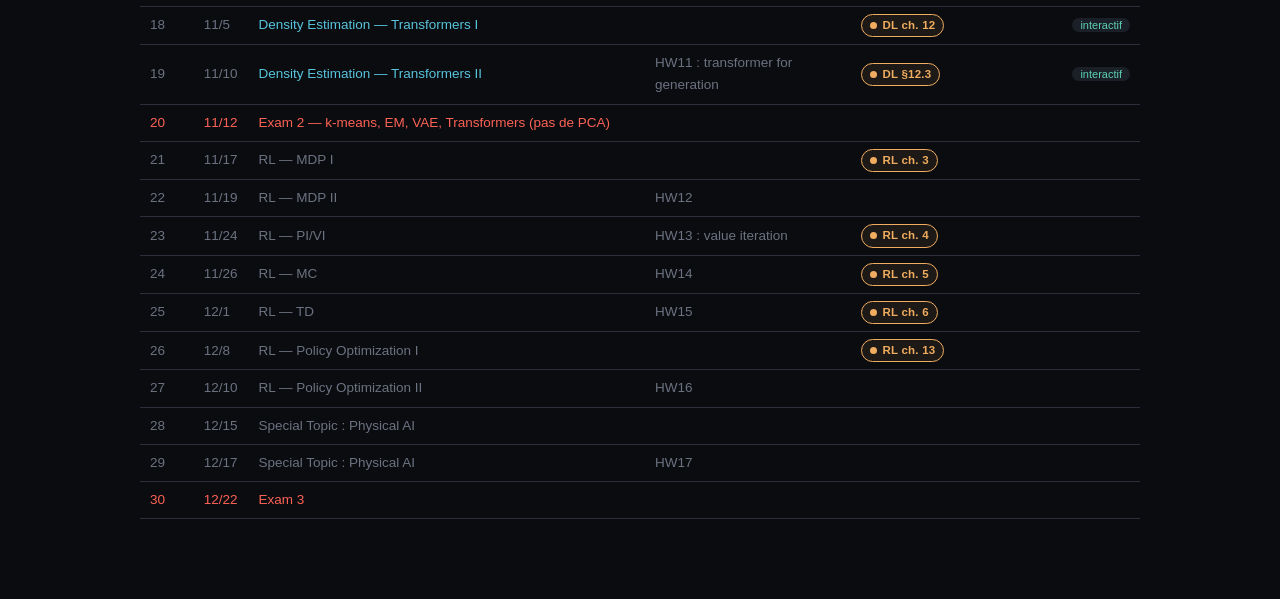
==== commit 8c318d49: "Chapitre 9 : k-means, soft k-means, GMM et EM (page, 10 scènes, 18 exercices FR/EN) ; planning de l'" ====
--- a/index.html
+++ b/index.html
@@ -20,6 +20,7 @@
     <a href="online-learning.html">6 · Apprentissage en ligne</a>
     <a href="vae.html">7 · VAE</a>
     <a href="transformers.html">8 · Transformers</a>
+    <a href="kmeans.html">9 · k-means &amp; EM</a>
     <a href="exercises.html">Entraînement</a>
     <a class="local-only" href="homework.html">Devoirs</a>
   </nav>
@@ -101,12 +102,20 @@
       <p>Prédiction du token suivant et règle de la chaîne, modèle de Markov, les cinq versions de l'attention (preuves : scores symétriques, $\mathrm{Var}(q^\top k) = D_k$, saturation du softmax), multi-têtes, couche de transformer, équivariance par permutation (preuve), encodage positionnel, attention masquée, NTP = maximum de vraisemblance, mini-transformer entraîné en direct. <b>8 scènes.</b></p>
     </div>
   </a>
+  <a class="card" href="kmeans.html">
+    <canvas data-thumb="km"></canvas>
+    <div class="card-body">
+      <div class="meta">Semaine du 3/11 · PRML ch. 9 · Examen 2 le 12/11</div>
+      <h3>9 · k-means, GMM et EM</h3>
+      <p>Objectif du k-means, algorithme de Lloyd (monotonie, arrêt en temps fini), k-means++, quantification de couleurs, soft k-means (Lagrange), mélanges de gaussiennes et distance de Mahalanobis, borne de Jensen, étapes E et M démontrées, effondrement des covariances, k-means comme limite $\sigma^2\to0$. <b>10 scènes.</b></p>
+    </div>
+  </a>
   <a class="card" href="exercises.html">
     <canvas data-thumb="quiz"></canvas>
     <div class="card-body">
       <div class="meta">Définitions · dérivations · calculs</div>
       <h3>Entraînement (textes à trous)</h3>
-      <p>172 exercices en anglais (ou en français), présentés comme un sujet d'examen (énoncé, preuve à trous, cases numérotées) : démonstrations du cours, définitions, questions sur les devoirs HW1–HW7, calculs à valeurs aléatoires. Réponses libres en LaTeX ou texte, corrigés détaillés, progression enregistrée.</p>
+      <p>190 exercices en anglais (ou en français), présentés comme un sujet d'examen (énoncé, preuve à trous, cases numérotées) : démonstrations du cours, définitions, questions sur les devoirs HW1–HW7, calculs à valeurs aléatoires. Réponses libres en LaTeX ou texte, corrigés détaillés, progression enregistrée.</p>
     </div>
   </a>
   <a class="card local-only" href="homework.html">
@@ -121,6 +130,7 @@
 
 <section class="schedule">
   <h2 style="margin-top:40px">Planning du cours</h2>
+  <p style="font-size:14px"><b>Mise à jour du 3/11</b> (message du professeur) : l'ordre a changé — VAE et Transformers ont été traités avant le clustering ; le <a href="kmeans.html">k-means</a> est traité la semaine du 3/11 et EM est donné en cours vidéo. La PCA n'est pas au programme. <b>Examen 2 le jeudi 12/11</b>, pendant l'heure du cours : k-means, EM, VAE, Transformers.</p>
   <p class="c-dim" style="font-size:14px">D'après le <a href="https://docs.google.com/spreadsheets/d/e/2PACX-1vRd2A8bm0avoKXjcekoCtg7jxSTh-tk06fMr0_GcsDDKYLHdYKkp8S_YkyZYuKYgJbq_KQx-oe-I5KR/pubhtml" target="_blank">planning officiel</a> (copié le 25/09/2026). Les lectures renvoient à la bonne page des PDF du dossier <code>Textbooks/</code>.</p>
   <table><thead><tr><th>#</th><th>Date</th><th>Sujet</th><th>Devoir</th><th>Lecture</th><th></th></tr></thead><tbody id="sched"></tbody></table>
 </section>
@@ -150,13 +160,13 @@
     ['10', '10/13', 'Classification — NNs', 'HW5 : NNs for classification', [['PRML 5.1–5.3', PRML + 247], ['DL ch. 6, 8', DL + 189]], 'done', 'neural-networks.html'],
     ['11', '10/15', 'Online Learning — EW', 'HW6', [['FML ch. 8.2', null], ['MLAPP 8.5.1', MLAPP + 293]], 'todo', 'online-learning.html'],
     ['12', '10/20', 'Exam 1', '', [], 'exam'],
-    ['13/14', '10/22', 'Clustering — k-means and EM', 'HW7 / HW8', [['PRML 9.1–9.2', PRML + 444]], 'todo'],
-    ['15', '10/27', 'Dimension Reduction — PCA', 'HW9', [['PRML 12.1', PRML + 581]], 'todo'],
+    ['13/14', '10/22', 'Clustering — k-means and EM (traité la semaine du 3/11 ; EM en vidéo)', 'HW7 / HW8', [['PRML 9.1–9.4', PRML + 444]], 'todo', 'kmeans.html'],
+    ['15', '10/27', '<s>Dimension Reduction — PCA</s> (retiré du programme)', 'HW9', [['PRML 12.1', PRML + 581]], 'todo'],
     ['16', '10/29', 'Density Estimation — VAE I', '', [['PRML 10.1', PRML + 482], ['DL ch. 19', DL + 574]], 'todo', 'vae.html'],
     ['17', '11/3', 'Density Estimation — VAE II', 'HW10', [['DL ch. 19', DL + 574]], 'todo', 'vae.html'],
     ['18', '11/5', 'Density Estimation — Transformers I', '', [['DL ch. 12', DL + 373]], 'todo', 'transformers.html'],
     ['19', '11/10', 'Density Estimation — Transformers II', 'HW11 : transformer for generation', [['DL §12.3', DL + 398]], 'todo', 'transformers.html'],
-    ['20', '11/12', 'Exam 2', '', [], 'exam'],
+    ['20', '11/12', 'Exam 2 — k-means, EM, VAE, Transformers (pas de PCA)', '', [], 'exam'],
     ['21', '11/17', 'RL — MDP I', '', [['RL ch. 3', RL]], 'todo'],
     ['22', '11/19', 'RL — MDP II', 'HW12', [], 'todo'],
     ['23', '11/24', 'RL — PI/VI', 'HW13 : value iteration', [['RL ch. 4', RL]], 'todo'],
@@ -237,6 +247,16 @@
       }
       p.tex('tf', -3.3, 1.75, '\\mathrm{Softmax}\\big[QK^\\top/\\sqrt{D_k}\\big]V', { color: '#ddd', anchor: 'left', size: 15 });
     },
+    km: (p, t) => {
+      // trois groupes ; les centres glissent de leur départ à la solution du k-means, les cellules de Voronoï suivent
+      const R = M.rng(11), ctr = [[-1.9, 0.9], [1.7, 1.0], [0.1, -1.3]], X = [];
+      ctr.forEach(c => { for (let i = 0; i < 14; i++) X.push([c[0] + 0.45 * R.n(), c[1] + 0.4 * R.n()]); });
+      const s = 0.5 - 0.5 * Math.cos(t * 0.7), m0 = [[-3, -1.8], [-2.4, 1.8], [-0.4, 1.9]], mu = ctr.map((c, k) => [m0[k][0] + s * (c[0] - m0[k][0]), m0[k][1] + s * (c[1] - m0[k][1])]);
+      const near = (x, y) => { let b = 0, bd = Infinity; mu.forEach((m, k) => { const d = (x - m[0]) ** 2 + (y - m[1]) ** 2; if (d < bd) { bd = d; b = k; } }); return b; }, col = [C.blue, C.red, C.green];
+      p.heatmapRGB((x, y) => M.hexToRgb(col[near(x, y)]).map(v => v * 0.2), { res: 6 });
+      X.forEach(([x, y]) => p.point(x, y, { color: col[near(x, y)], r: 3 }));
+      mu.forEach((m, k) => p.point(m[0], m[1], { shape: 'cross', color: '#fff', r: 7, width: 3 }));
+    },
     hw: (p, t) => {
       const w = [0.1, 11.8, -33.5, 21.9]; // cubique proche de sin 2πx sur [0,1], remis à l'échelle
       p.fn(x => Math.sin(Math.PI * (x + 3.5) / 3.5) * 1.6, { color: C.green, width: 2 });
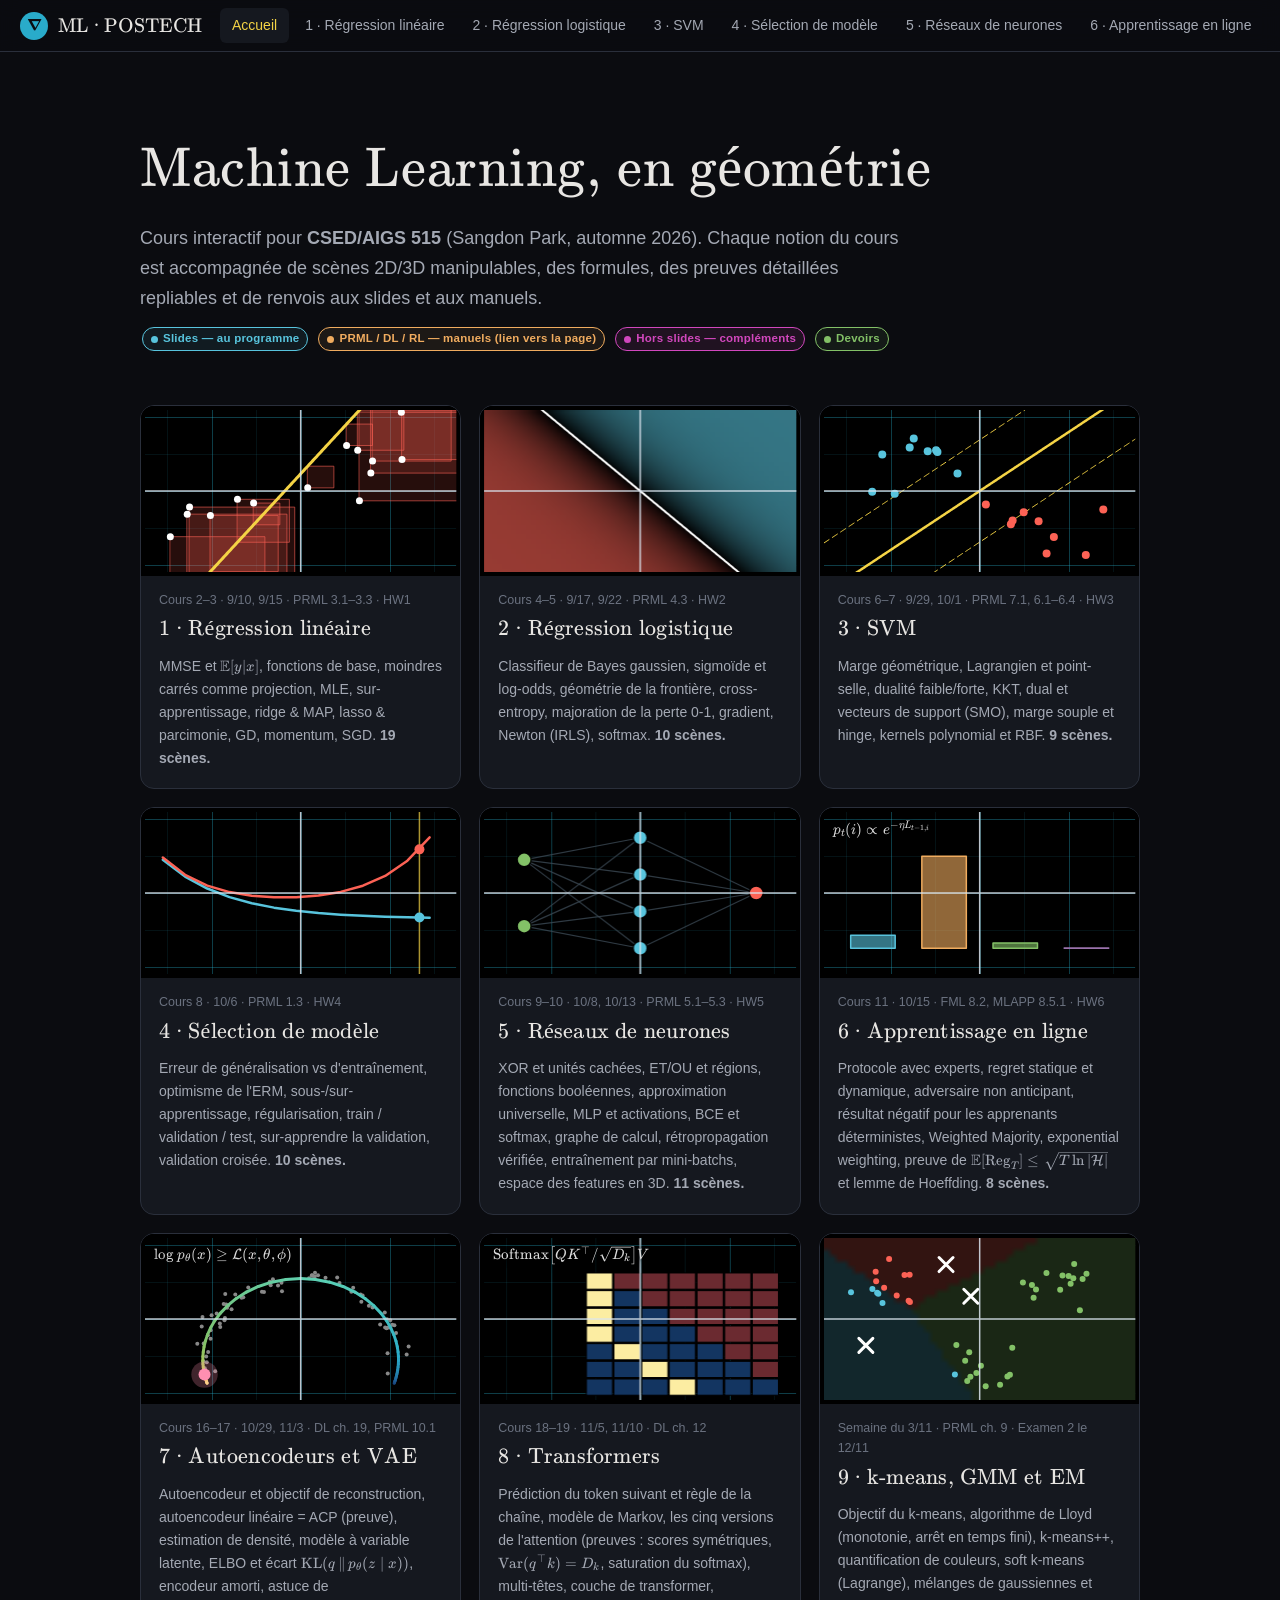
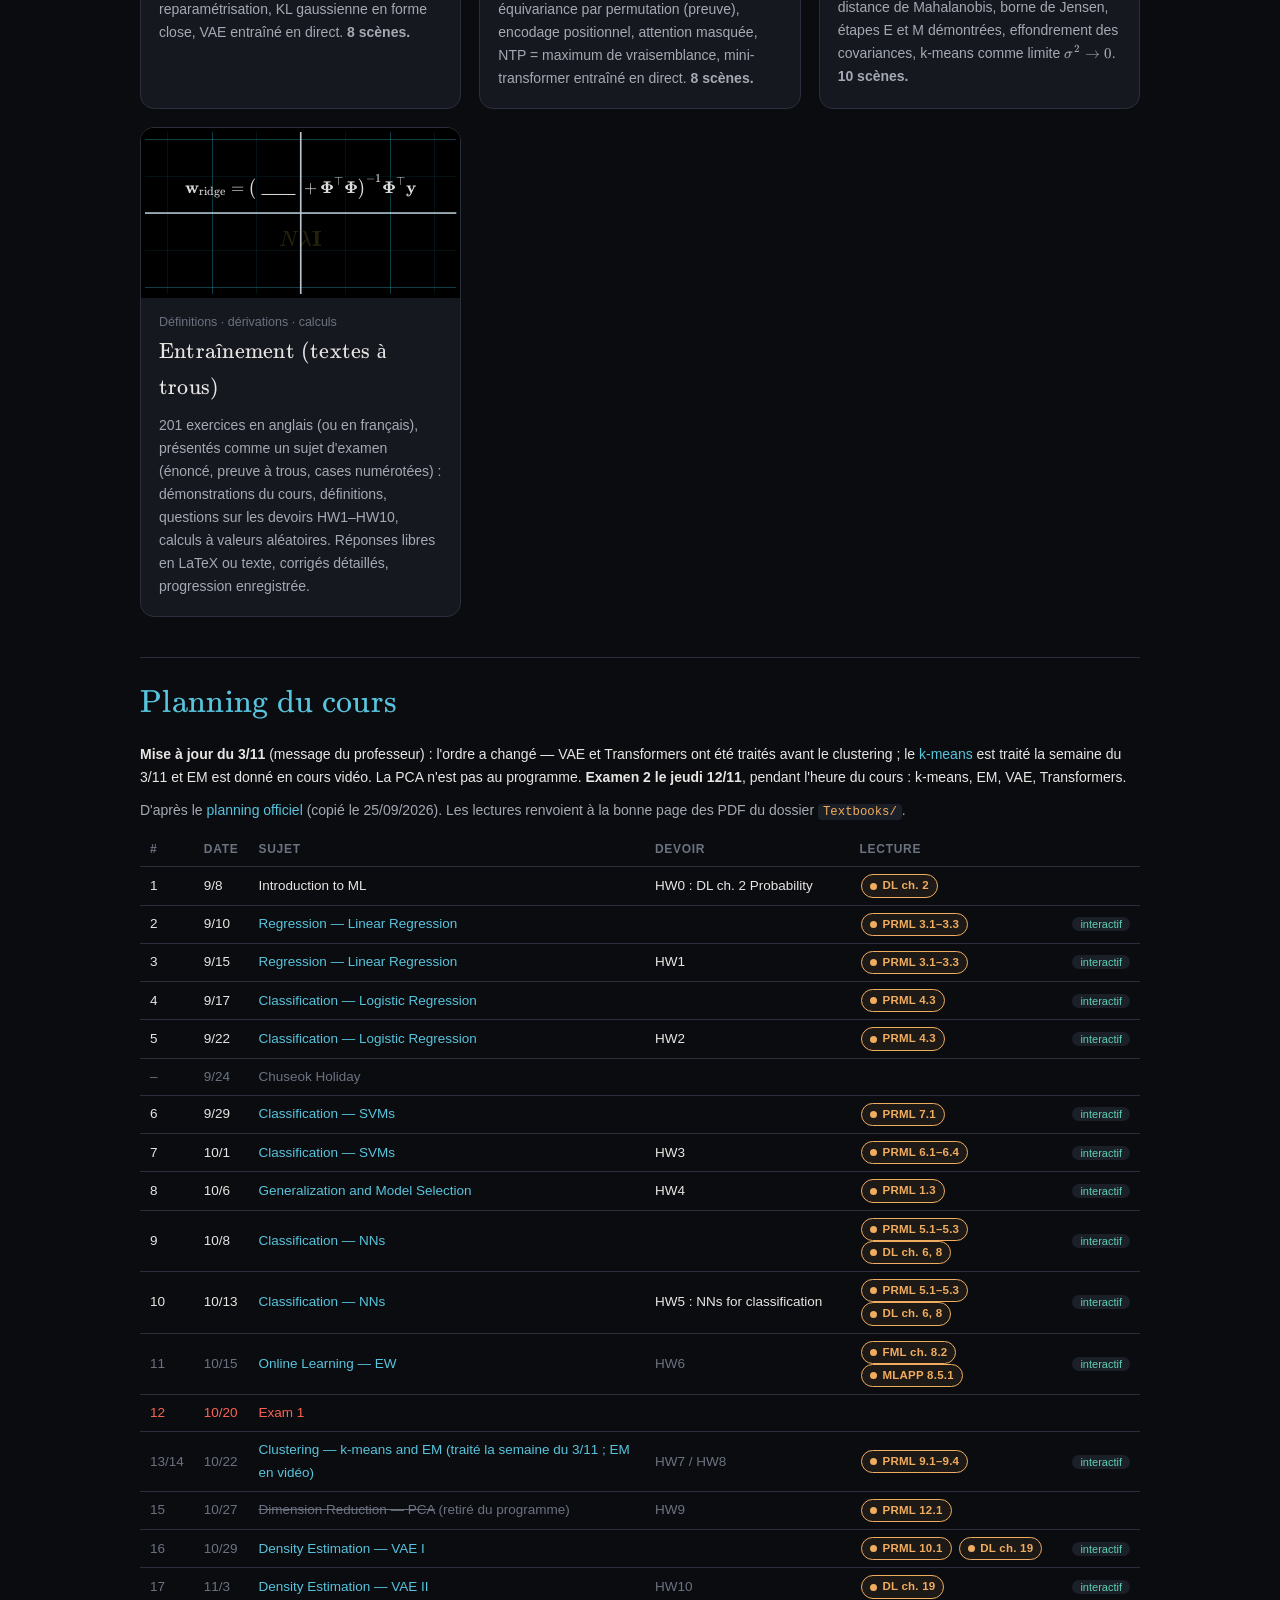
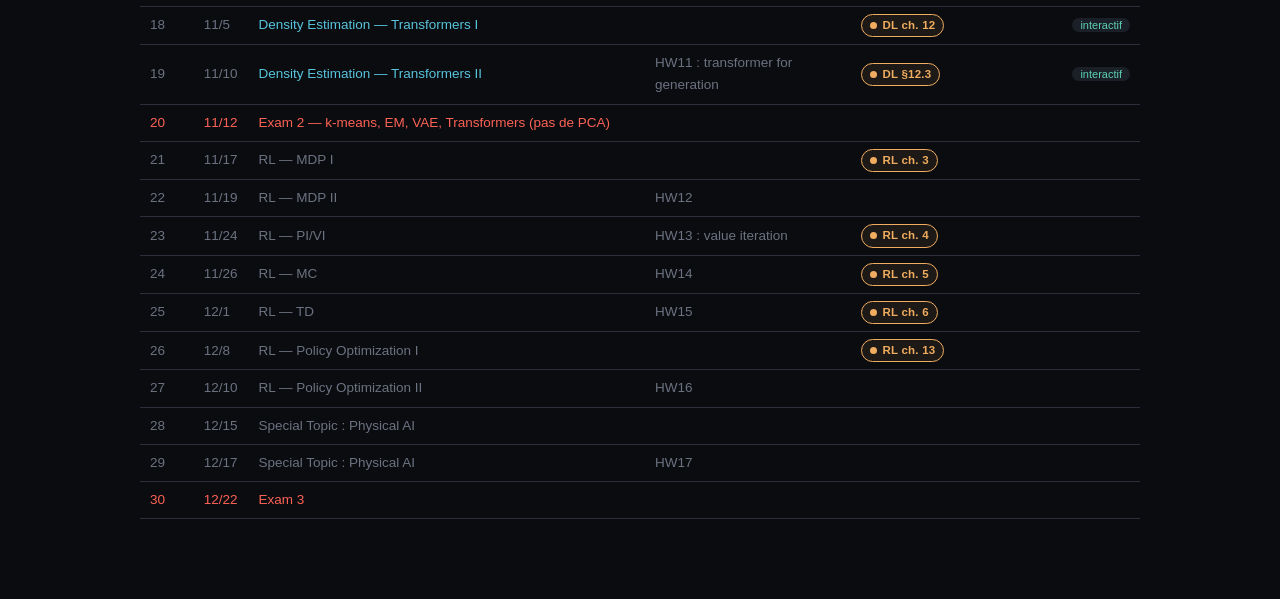
==== commit 2cf8ca06: "HW8–HW10 : 11 exercices à trous (équivariance, attention, k-means, EM) Co-Authored-By: Claude Opus 5" ====
--- a/index.html
+++ b/index.html
@@ -115,13 +115,13 @@
     <div class="card-body">
       <div class="meta">Définitions · dérivations · calculs</div>
       <h3>Entraînement (textes à trous)</h3>
-      <p>190 exercices en anglais (ou en français), présentés comme un sujet d'examen (énoncé, preuve à trous, cases numérotées) : démonstrations du cours, définitions, questions sur les devoirs HW1–HW7, calculs à valeurs aléatoires. Réponses libres en LaTeX ou texte, corrigés détaillés, progression enregistrée.</p>
+      <p>201 exercices en anglais (ou en français), présentés comme un sujet d'examen (énoncé, preuve à trous, cases numérotées) : démonstrations du cours, définitions, questions sur les devoirs HW1–HW10, calculs à valeurs aléatoires. Réponses libres en LaTeX ou texte, corrigés détaillés, progression enregistrée.</p>
     </div>
   </a>
   <a class="card local-only" href="homework.html">
     <canvas data-thumb="hw"></canvas>
     <div class="card-body">
-      <div class="meta">HW6 à rendre le 27/10 · corrigés HW1 à HW6</div>
+      <div class="meta">HW8–HW10 à rendre les 13, 15 et 17/11 · corrigés HW1 à HW10</div>
       <h3>Devoirs maison</h3>
       <p>Énoncés reformulés, indices progressifs, corrigés détaillés et expériences du HW1, Newton du HW2, SVM du HW3 et validation croisée du HW4 et softmax stable du HW5 reproduits dans le navigateur, énoncés et corrigés en français ou en anglais.</p>
     </div>
@@ -262,7 +262,7 @@
       p.fn(x => Math.sin(Math.PI * (x + 3.5) / 3.5) * 1.6, { color: C.green, width: 2 });
       const k = 0.5 + 0.5 * Math.sin(t);
       p.fn(x => { const u = (x + 3.5) / 7; return 1.6 * (w[0] + w[1] * u + w[2] * u * u + w[3] * u ** 3) * (0.3 + 0.7 * k); }, { color: C.yellow, width: 3 });
-      p.tex('hw', -3.3, 1.8, '\\text{HW1 – HW7}', { color: '#ddd', anchor: 'left', size: 16 });
+      p.tex('hw', -3.3, 1.8, '\\text{HW1 – HW10}', { color: '#ddd', anchor: 'left', size: 16 });
     },
     quiz: (p, t) => {
       p.tex('q', 0, 0.7, '\\bw_{\\text{ridge}} = \\big(\\;\\underline{\\qquad}\\; + \\bPhi\\T\\bPhi\\big)^{-1}\\bPhi\\T\\by', { color: '#ddd', size: 17 });
